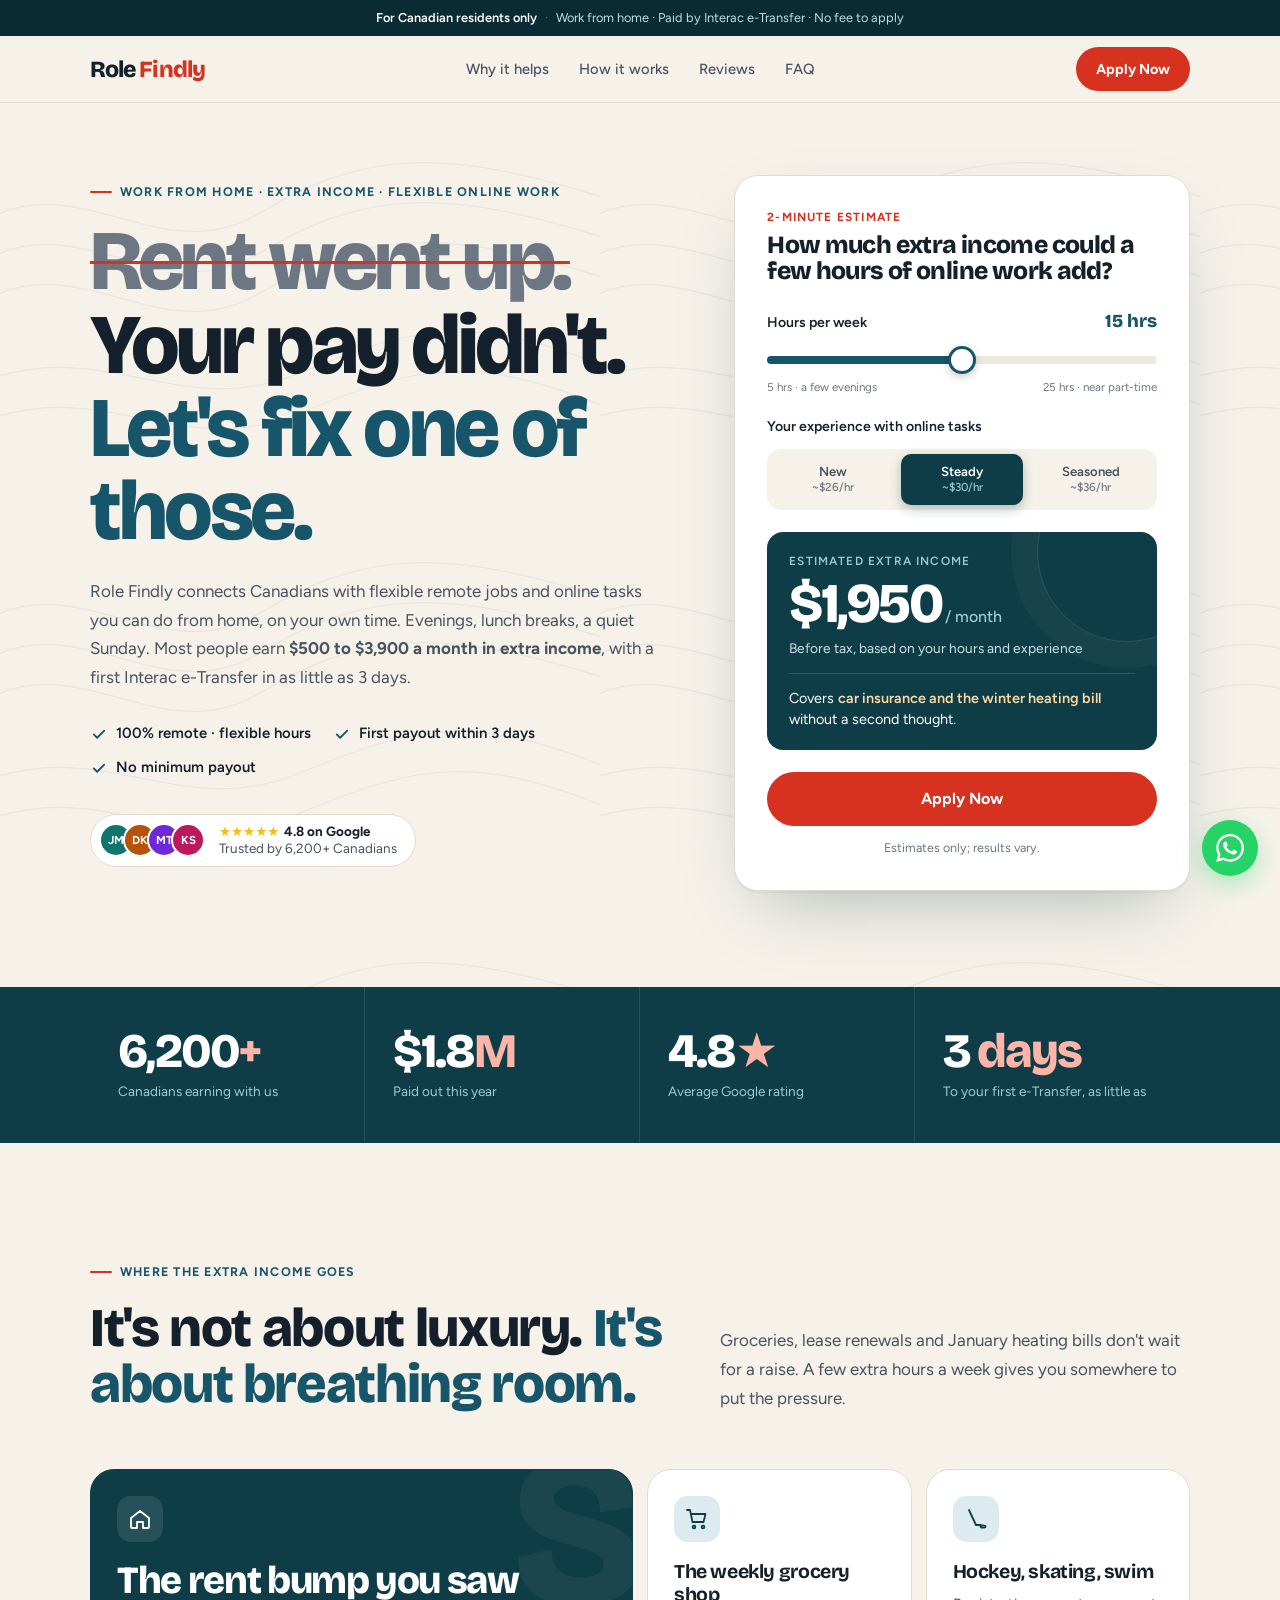
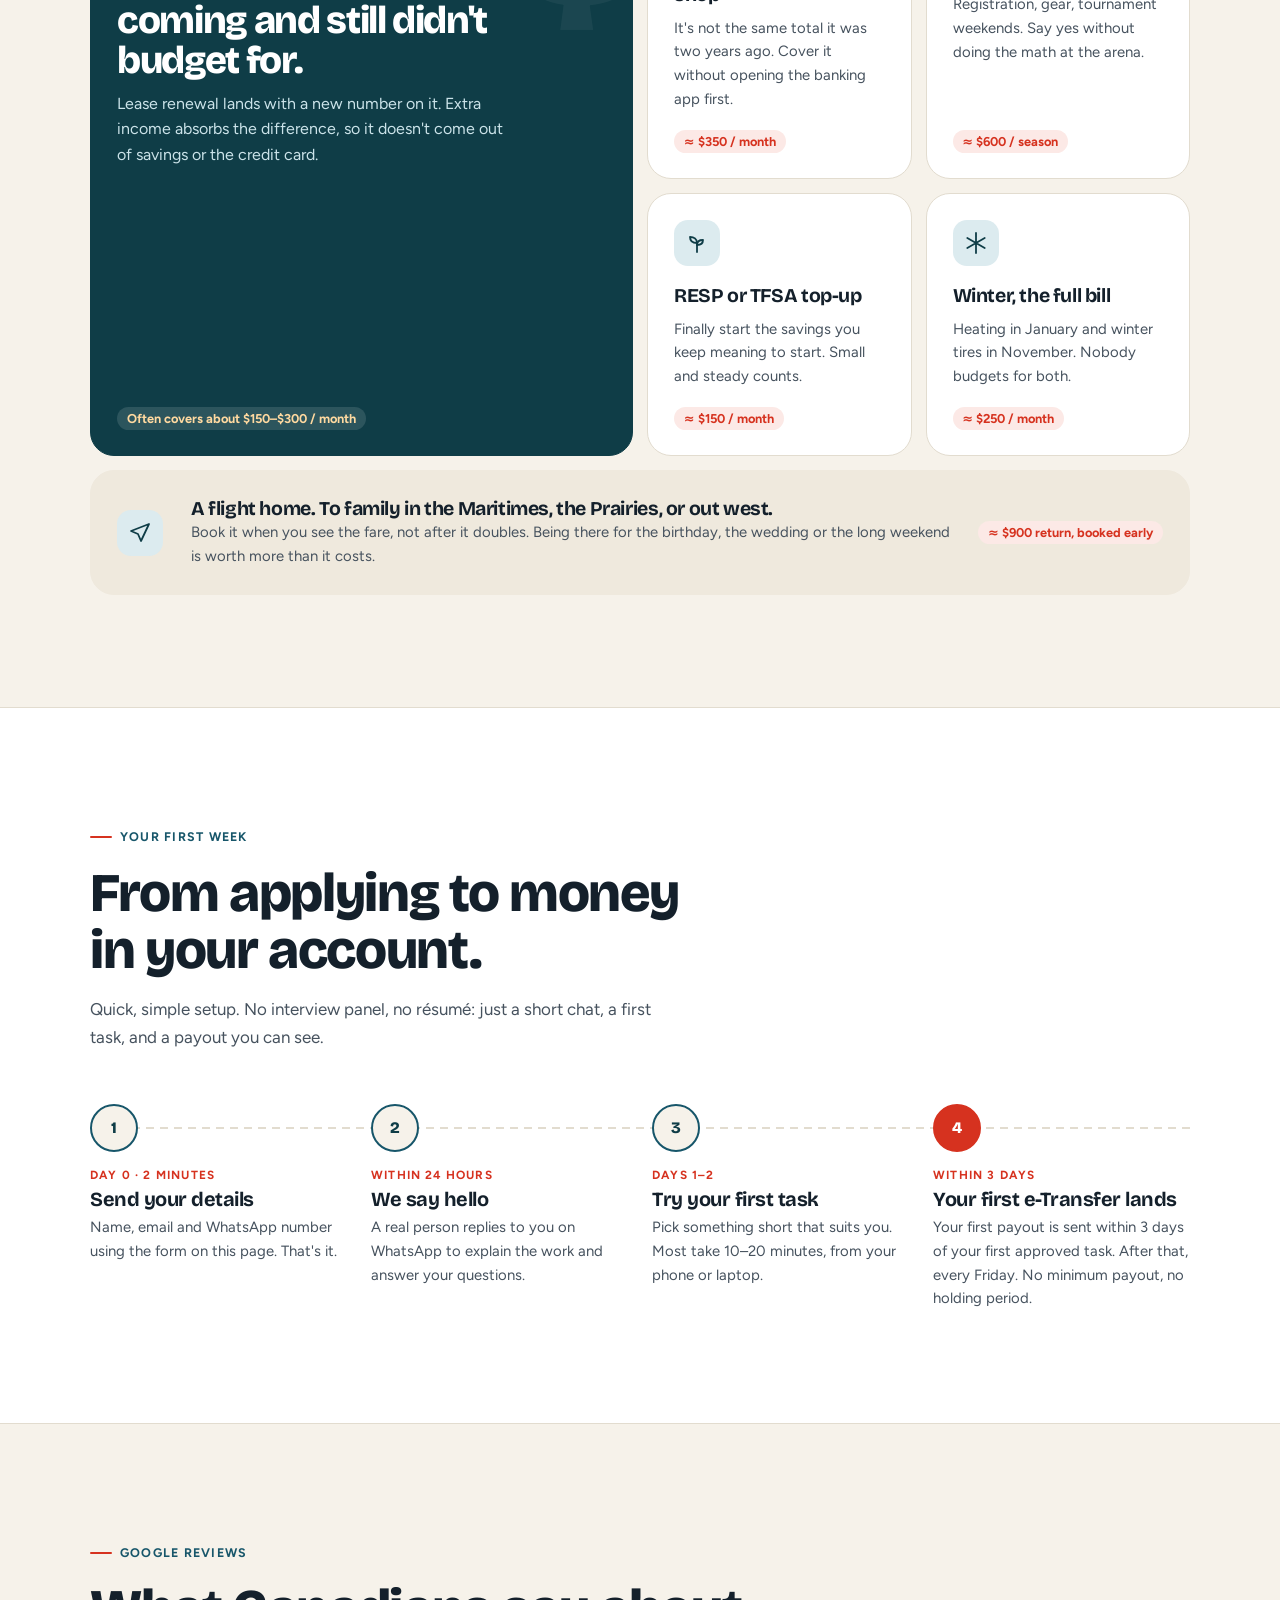
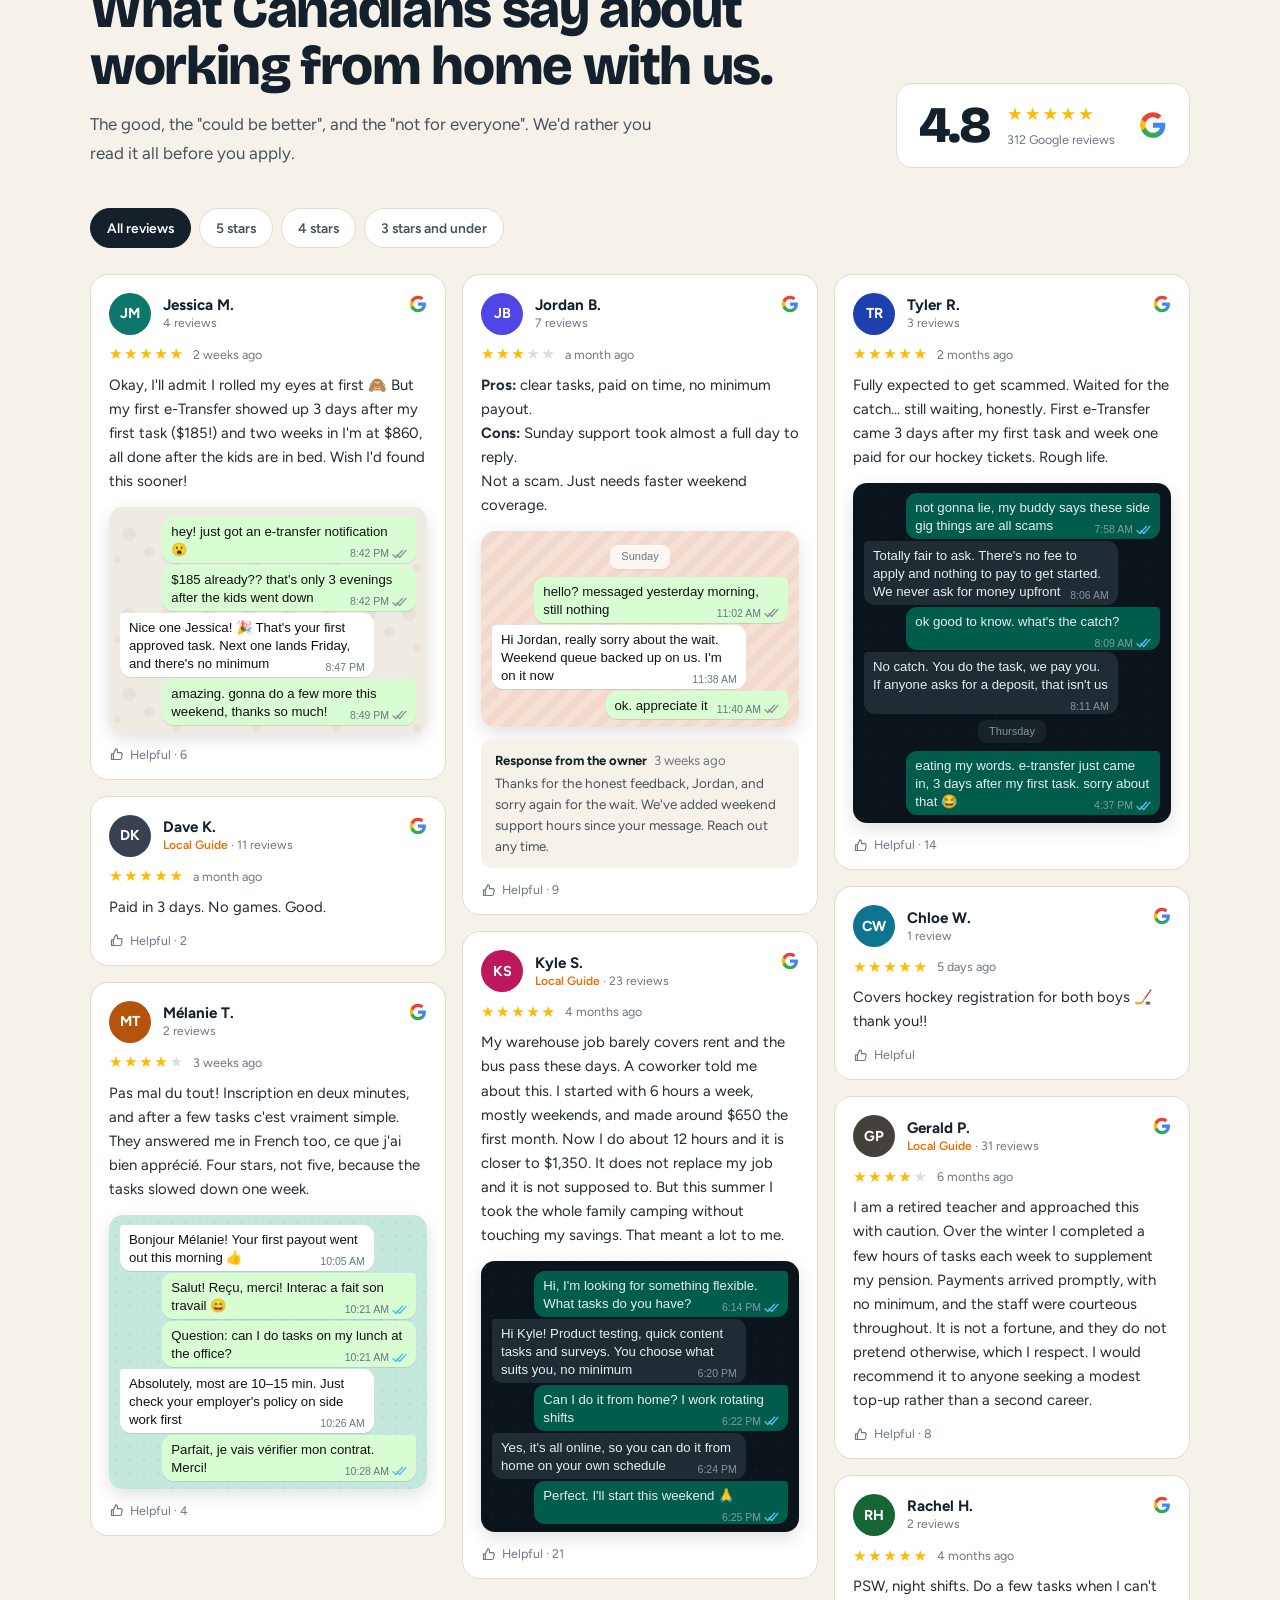
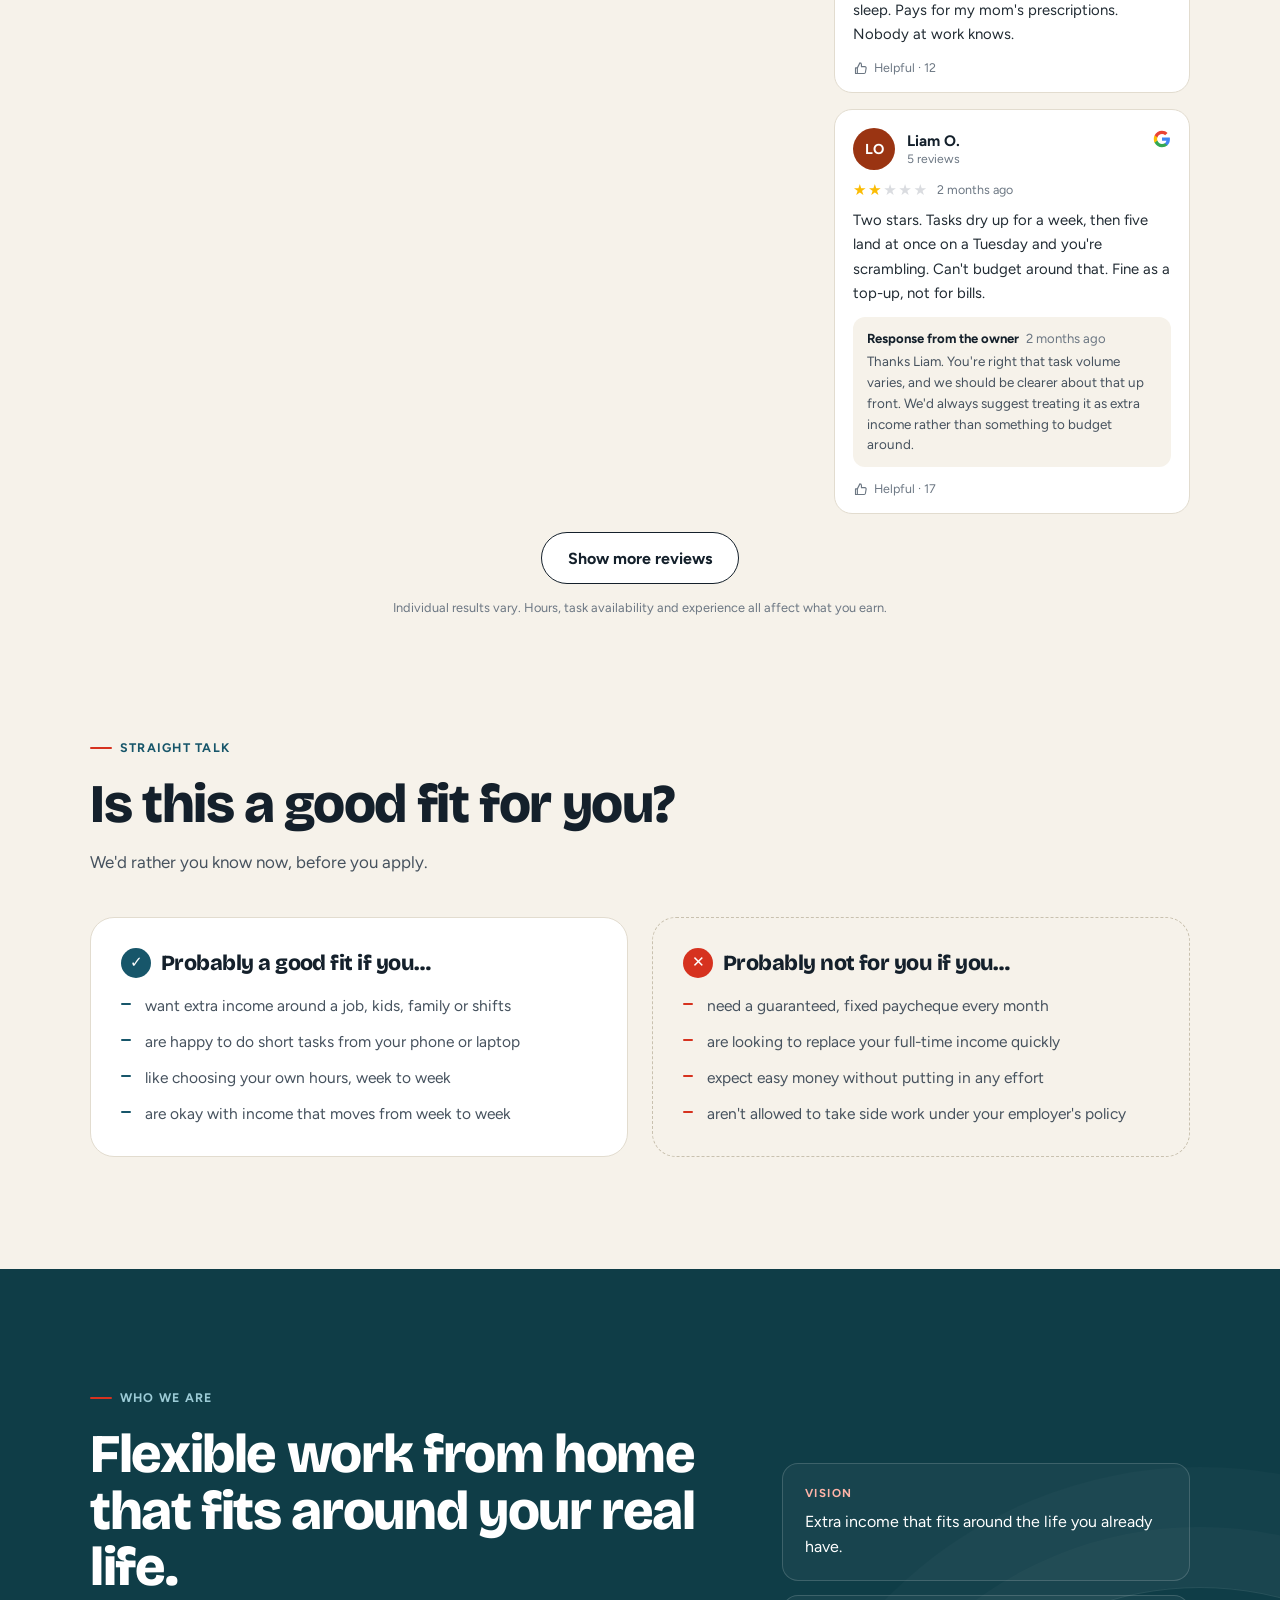
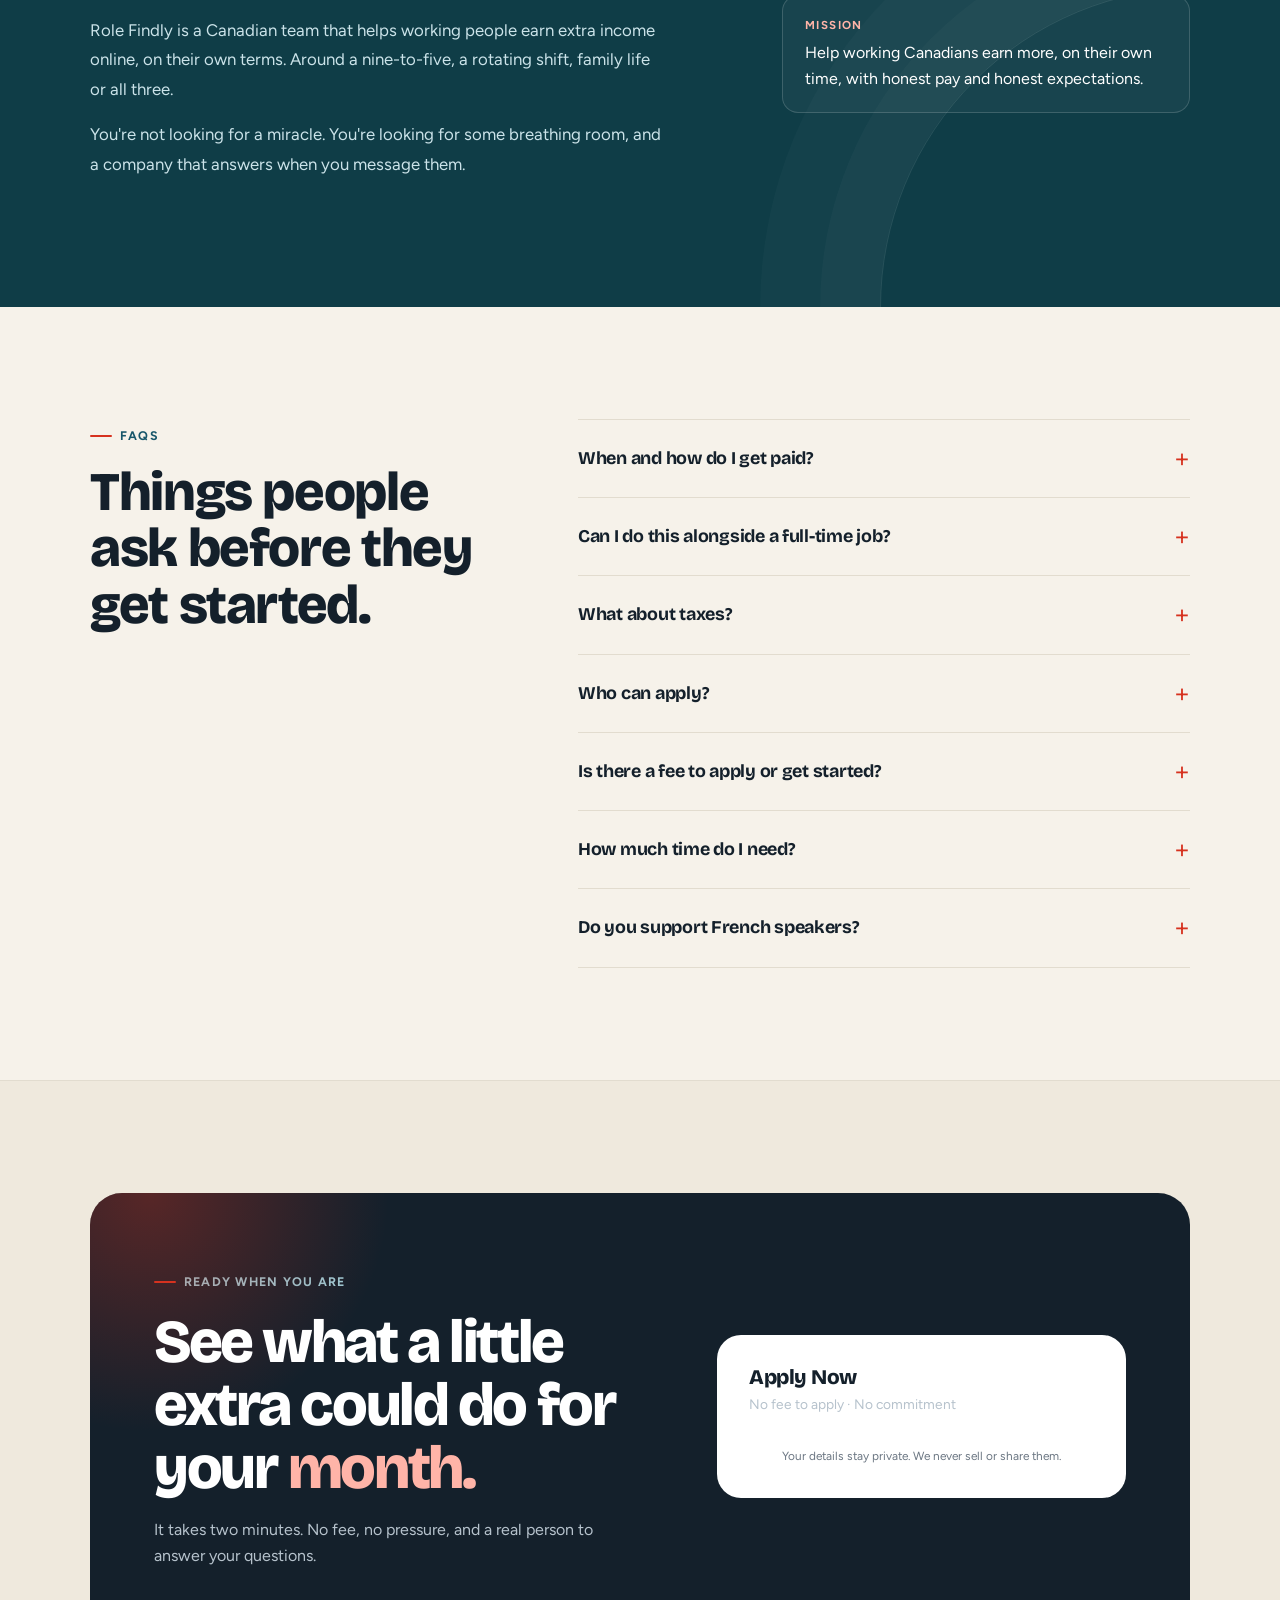
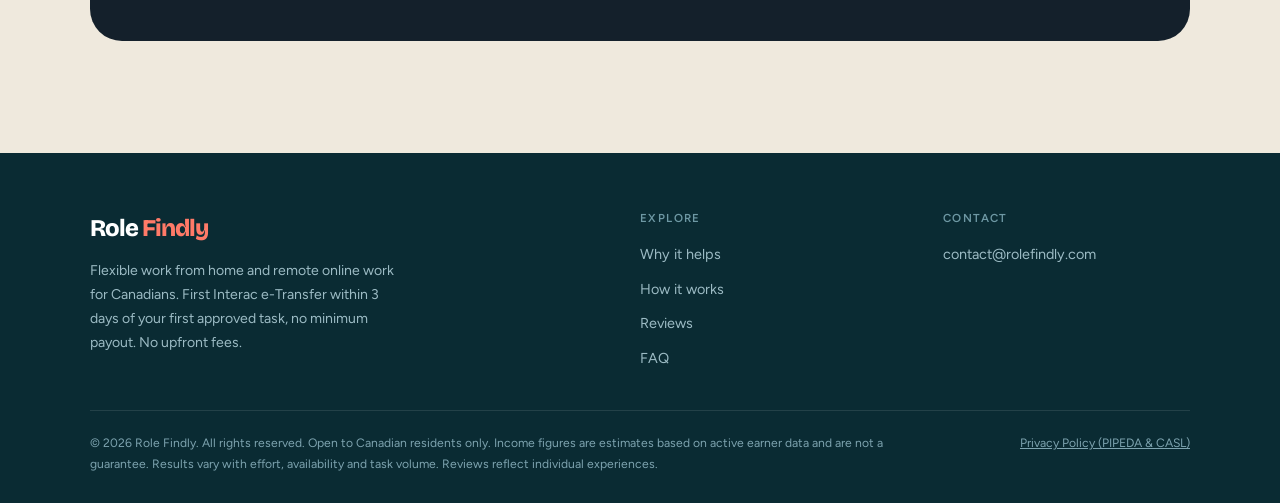
==== index.html @ 349d2ab1 "Fei CA1.0: rolefindly.com Co-authored-by: Cursor <cursoragent@cursor.com>" ====
<!DOCTYPE html>
<html lang="en-CA">
<head>
  <meta charset="UTF-8" />
  <meta name="viewport" content="width=device-width, initial-scale=1.0" />
  <title>Work From Home Jobs in Canada | Extra Income, Flexible Online Work | Role Findly</title>
  <link rel="icon" href="favicon.svg" type="image/svg+xml" />
  <meta name="description" content="Work from home with flexible remote jobs and online tasks. Most people earn $500 to $3,900 a month in extra income. First Interac e-Transfer in as little as 3 days, no minimum payout. For Canadian residents." />
  <meta property="og:locale" content="en_CA" />
  <meta property="og:title" content="Rent went up. Your pay didn't. Let's fix one of those. | Role Findly" />
  <meta property="og:description" content="Work from home with flexible, paid online work. Extra income on your schedule. Paid by Interac e-Transfer." />
  <meta name="theme-color" content="#0F3D47" />

  <link rel="preconnect" href="https://fonts.googleapis.com" />
  <link rel="preconnect" href="https://fonts.gstatic.com" crossorigin />
  <link href="https://fonts.googleapis.com/css2?family=Bricolage+Grotesque:opsz,wght@12..96,500;12..96,700;12..96,800&family=Figtree:wght@400;500;600;700&display=swap" rel="stylesheet" />

  <link rel="stylesheet" href="site.css" />

  <style>
    html { scroll-behavior: smooth; scroll-padding-top: 76px; }
    body {
      font-family: var(--body); background: var(--paper); color: var(--ink);
      line-height: 1.6; font-size: 1rem; -webkit-font-smoothing: antialiased;
      overflow-x: hidden;
    }
    button { font-family: inherit; }

    .sec { padding-block: 72px; }
    @media (min-width: 900px) { .sec { padding-block: 112px; } }

    .eyebrow {
      display: inline-flex; align-items: center; gap: 8px;
      font-size: 0.78rem; font-weight: 700; letter-spacing: 0.1em; text-transform: uppercase;
      color: var(--lake-2); margin-bottom: 18px;
    }
    .eyebrow::before { content: ''; width: 22px; height: 2px; background: var(--maple); border-radius: 2px; }
    .eyebrow.light { color: #9CCBD6; }

    h1, h2, h3, h4 { font-family: var(--display); letter-spacing: -0.025em; line-height: 1.04; color: var(--ink); }
    .h2 { font-size: clamp(2rem, 4.6vw, 3.4rem); font-weight: 800; margin-bottom: 16px; }
    .h2 .soft { color: var(--lake-2); }
    .lede { font-size: 1.06rem; color: var(--ink-2); max-width: 54ch; line-height: 1.7; }

    /* Reveal */
    .rv { opacity: 0; transform: translateY(18px); transition: opacity .7s var(--ease), transform .7s var(--ease); }
    .rv.in { opacity: 1; transform: none; }
    .d1 { transition-delay: .08s; } .d2 { transition-delay: .16s; } .d3 { transition-delay: .24s; }
    @media (prefers-reduced-motion: reduce) {
      .rv { opacity: 1; transform: none; transition: none; }
      html { scroll-behavior: auto; }
      * { animation: none !important; }
    }

    /* Buttons, header (strip + nav) and footer live in site.css */

    /* HERO */
    .hero {
      position: relative; padding-block: 44px 64px; overflow: hidden;
      background-color: var(--paper);
      background-image: url("data:image/svg+xml,%3Csvg xmlns='http://www.w3.org/2000/svg' width='600' height='400' viewBox='0 0 600 400' fill='none' stroke='%230F3D47' stroke-opacity='0.07' stroke-width='1.2'%3E%3Cpath d='M-20 120C80 60 160 170 260 110S440 40 620 100'/%3E%3Cpath d='M-20 160C80 100 160 210 260 150S440 80 620 140'/%3E%3Cpath d='M-20 200C80 140 160 250 260 190S440 120 620 180'/%3E%3Cpath d='M-20 280C100 230 180 320 300 270S480 210 620 270'/%3E%3Cpath d='M-20 320C100 270 180 360 300 310S480 250 620 310'/%3E%3C/svg%3E");
      background-size: 600px 400px;
    }
    @media (min-width: 960px) { .hero { padding-block: 72px 96px; } }
    .hero-grid { display: grid; gap: 40px; }
    @media (min-width: 960px) { .hero-grid { grid-template-columns: 1.12fr 0.88fr; gap: 64px; align-items: start; } }

    .hero h1 { font-size: clamp(2.7rem, 7.4vw, 5.3rem); font-weight: 800; letter-spacing: -0.04em; line-height: 0.98; margin-bottom: 24px; }
    .hero h1 .strike { color: var(--mute); text-decoration: line-through; text-decoration-thickness: 3px; text-decoration-color: var(--maple); }
    .hero h1 .fix { color: var(--lake-2); display: block; }
    .hero .lede { margin-bottom: 30px; }
    .hero-checks { display: flex; flex-wrap: wrap; gap: 10px 22px; margin-bottom: 34px; list-style: none; }
    .hero-checks li { display: flex; align-items: center; gap: 8px; font-size: 0.93rem; font-weight: 600; color: var(--ink); }
    .hero-checks svg { width: 18px; height: 18px; color: var(--lake-2); flex-shrink: 0; }

    .proof-chip {
      display: inline-flex; align-items: center; gap: 14px; background: var(--snow);
      border: 1px solid var(--line); border-radius: 999px; padding: 8px 18px 8px 8px;
    }
    .av-stack { display: flex; }
    .av-stack span {
      width: 34px; height: 34px; border-radius: 50%; border: 2px solid var(--snow);
      margin-left: -10px; display: grid; place-items: center; color: #fff; font-size: 0.72rem; font-weight: 700;
    }
    .av-stack span:first-child { margin-left: 0; }
    .proof-chip p { font-size: 0.84rem; line-height: 1.3; color: var(--ink-2); }
    .proof-chip strong { color: var(--ink); display: flex; align-items: center; gap: 5px; }
    .proof-chip .gstar { color: var(--star); }

    /* Estimator card */
    .est {
      background: var(--snow); border-radius: var(--r-lg); border: 1px solid var(--line);
      box-shadow: 0 30px 70px -28px rgba(15,61,71,.35), 0 2px 0 rgba(15,61,71,.04);
      padding: 24px; position: relative;
    }
    @media (min-width: 560px) { .est { padding: 32px; } }
    @media (min-width: 960px) { .est { position: sticky; top: 90px; } }
    .est-tag { font-size: 0.74rem; font-weight: 700; letter-spacing: .1em; text-transform: uppercase; color: var(--maple); margin-bottom: 6px; }
    .est h2 { font-size: 1.55rem; font-weight: 800; margin-bottom: 22px; }
    .field-lbl { display: flex; justify-content: space-between; align-items: baseline; font-size: 0.88rem; font-weight: 600; margin-bottom: 10px; }
    .field-lbl output { font-family: var(--display); font-weight: 800; font-size: 1.15rem; color: var(--lake-2); }
    input[type=range] {
      -webkit-appearance: none; appearance: none; width: 100%; height: 8px; border-radius: 8px;
      background: linear-gradient(90deg, var(--lake-2) var(--fill, 40%), var(--paper-2) var(--fill, 40%)); outline-offset: 6px; cursor: pointer;
    }
    input[type=range]::-webkit-slider-thumb { -webkit-appearance: none; width: 28px; height: 28px; border-radius: 50%; background: var(--snow); border: 3px solid var(--lake-2); box-shadow: 0 3px 8px rgba(0,0,0,.2); }
    input[type=range]::-moz-range-thumb { width: 22px; height: 22px; border-radius: 50%; background: var(--snow); border: 3px solid var(--lake-2); }
    .range-ends { display: flex; justify-content: space-between; font-size: 0.72rem; color: var(--mute); margin-top: 6px; }
    .seg { display: grid; grid-template-columns: repeat(3, 1fr); gap: 6px; background: var(--paper); border-radius: 14px; padding: 5px; margin: 20px 0 22px; border: 0; }
    .seg legend { font-size: 0.88rem; font-weight: 600; margin-bottom: 10px; float: left; width: 100%; }
    .seg label { cursor: pointer; text-align: center; }
    .seg input { position: absolute; opacity: 0; pointer-events: none; }
    .seg span { display: block; padding: 10px 6px; border-radius: 10px; font-size: 0.82rem; font-weight: 600; color: var(--ink-2); line-height: 1.25; transition: background .2s, color .2s; }
    .seg span small { display: block; font-weight: 500; color: var(--mute); font-size: 0.72rem; }
    .seg input:checked + span { background: var(--lake); color: #fff; box-shadow: 0 4px 12px rgba(15,61,71,.3); }
    .seg input:checked + span small { color: #9CCBD6; }
    .seg input:focus-visible + span { outline: 3px solid var(--maple); outline-offset: 2px; }
    .seg-wrap { margin-top: 20px; }
    .seg-wrap .seg { margin-top: 10px; }

    .result { background: var(--lake); color: #fff; border-radius: var(--r-md); padding: 20px 22px; margin-bottom: 22px; position: relative; overflow: hidden; }
    .result::after { content: ''; position: absolute; width: 180px; height: 180px; border-radius: 50%; right: -60px; top: -70px; border: 1px solid rgba(255,255,255,.12); box-shadow: 0 0 0 26px rgba(255,255,255,.03); }
    .result-lbl { font-size: 0.74rem; letter-spacing: .1em; text-transform: uppercase; color: #9CCBD6; font-weight: 600; }
    .result-num { font-family: var(--display); font-weight: 800; font-size: clamp(2.6rem, 8vw, 3.5rem); letter-spacing: -0.045em; line-height: 1.05; margin: 4px 0; }
    .result-num small { font-family: var(--body); font-size: 1rem; font-weight: 500; color: #9CCBD6; letter-spacing: 0; margin-left: 4px; }
    .est-note { font-size: 0.78rem; color: var(--mute); text-align: center; margin-top: 12px; }
    .result-yr { font-size: 0.86rem; color: #CBE3E9; }
    .result-covers { margin-top: 14px; padding-top: 14px; border-top: 1px solid rgba(255,255,255,.14); font-size: 0.9rem; color: #fff; line-height: 1.45; position: relative; z-index: 1; }
    .result-covers b { color: #FFD9A0; font-weight: 600; }

    .form { display: grid; gap: 10px; }
    .form label.f { display: block; font-size: 0.8rem; font-weight: 600; color: var(--ink-2); margin-bottom: 4px; }
    .form input[type=text], .form input[type=email], .form input[type=tel] {
      width: 100%; min-height: 50px; padding: 12px 16px; border-radius: 12px; border: 1.5px solid var(--line);
      background: var(--paper); font: inherit; font-size: 1rem; color: var(--ink); transition: border-color .2s, background .2s;
    }
    .form input::placeholder { color: #9AA3AC; }
    .form input:focus { outline: none; border-color: var(--lake-2); background: var(--snow); box-shadow: 0 0 0 4px rgba(23,86,106,.12); }
    .row2 { display: grid; gap: 10px; }
    @media (min-width: 480px) { .row2 { grid-template-columns: 1fr 1fr; } }
    .consent { display: flex; gap: 10px; align-items: flex-start; font-size: 0.78rem; color: var(--ink-2); line-height: 1.45; margin: 4px 0 4px; cursor: pointer; }
    .consent input { width: 20px; height: 20px; margin-top: 1px; accent-color: var(--lake-2); flex-shrink: 0; }
    .consent a { text-decoration: underline; }
    .fine { font-size: 0.74rem; color: var(--mute); text-align: center; margin-top: 4px; }

    /* Stats band */
    .stats { background: var(--lake); color: #fff; }
    .stats-in { display: grid; grid-template-columns: repeat(2, 1fr); }
    @media (min-width: 800px) { .stats-in { grid-template-columns: repeat(4, 1fr); } }
    .stat { padding: 30px 20px; border-right: 1px solid rgba(255,255,255,.1); border-bottom: 1px solid rgba(255,255,255,.1); }
    .stat:nth-child(2n) { border-right: 0; }
    @media (min-width: 800px) { .stat { border-bottom: 0; padding: 40px 28px; } .stat:nth-child(2n) { border-right: 1px solid rgba(255,255,255,.1); } .stat:last-child { border-right: 0; } }
    .stat-n { font-family: var(--display); font-size: clamp(2rem, 4vw, 3rem); font-weight: 800; letter-spacing: -0.04em; line-height: 1; }
    .stat-n em { font-style: normal; color: #FFB4A8; }
    .stat-l { font-size: 0.85rem; color: #9CCBD6; margin-top: 6px; }
    /* BENTO */
    .why-head { display: grid; gap: 14px; margin-bottom: 44px; }
    @media (min-width: 900px) { .why-head { grid-template-columns: 1.1fr 0.9fr; align-items: end; gap: 56px; margin-bottom: 56px; } }
    .why-head .h2 { margin: 0; }
    .bento { display: grid; gap: 14px; grid-template-columns: 1fr; }
    @media (min-width: 640px) {
      .bento { grid-template-columns: repeat(2, 1fr); }
      .b-a, .b-f { grid-column: 1 / -1; }
    }
    @media (min-width: 1000px) {
      .bento { grid-template-columns: repeat(12, 1fr); }
      .b-a { grid-column: span 6; grid-row: span 2; }
      .b-b, .b-c, .b-d, .b-e { grid-column: span 3; }
      .b-f { grid-column: span 12; }
    }
    .tile {
      background: var(--snow); border: 1px solid var(--line); border-radius: var(--r-lg);
      padding: 26px; display: flex; flex-direction: column; gap: 10px; position: relative;
      transition: transform .3s var(--ease), box-shadow .3s;
    }
    .tile:hover { transform: translateY(-4px); box-shadow: 0 18px 40px -20px rgba(15,61,71,.3); }
    .tile .ico { width: 46px; height: 46px; border-radius: 14px; background: var(--sky); color: var(--lake); display: grid; place-items: center; margin-bottom: 8px; }
    .tile .ico svg { width: 24px; height: 24px; fill: none; stroke: currentColor; stroke-width: 1.8; stroke-linecap: round; stroke-linejoin: round; }
    .tile h3 { font-size: 1.22rem; font-weight: 700; letter-spacing: -0.02em; line-height: 1.2; }
    .tile p { font-size: 0.93rem; color: var(--ink-2); line-height: 1.6; }
    .tile .amt { margin-top: auto; padding-top: 10px; font-size: 0.8rem; font-weight: 700; color: var(--maple); }
    .tile .amt span { background: var(--maple-lt); padding: 4px 10px; border-radius: 999px; }
    .b-a { background: var(--lake); border-color: var(--lake); justify-content: flex-end; min-height: 320px; overflow: hidden; }
    .b-a h3 { color: #fff; font-size: clamp(1.7rem, 3vw, 2.4rem); font-weight: 800; letter-spacing: -0.035em; line-height: 1.05; }
    .b-a p { color: #CBE3E9; font-size: 1rem; max-width: 40ch; }
    .b-a .ico { background: rgba(255,255,255,.1); color: #fff; }
    .b-a .amt span { background: rgba(255,255,255,.12); color: #FFD9A0; }
    .b-a::before { content: '$'; position: absolute; right: -10px; top: -50px; font-family: var(--display); font-weight: 800; font-size: 14rem; line-height: 1; color: rgba(255,255,255,.05); pointer-events: none; }
    .b-f { flex-direction: column; background: var(--paper-2); border-color: var(--paper-2); }
    @media (min-width: 760px) { .b-f { flex-direction: row; align-items: center; gap: 28px; } .b-f .ico { margin: 0; flex-shrink: 0; } .b-f .amt { margin: 0 0 0 auto; padding: 0; flex-shrink: 0; } }

    /* TIMELINE */
    .how { background: var(--snow); border-block: 1px solid var(--line); }
    .how-head { max-width: 640px; margin-bottom: 52px; }
    .tl { list-style: none; display: grid; gap: 0; position: relative; }
    @media (min-width: 900px) { .tl { grid-template-columns: repeat(4, 1fr); gap: 24px; } .tl::before { content: ''; position: absolute; left: 0; right: 0; top: 23px; height: 2px; background: repeating-linear-gradient(90deg, var(--line) 0 8px, transparent 8px 14px); } }
    .tl li { position: relative; padding: 0 0 32px 64px; }
    @media (min-width: 900px) { .tl li { padding: 62px 0 0 0; } }
    .tl-dot {
      position: absolute; left: 0; top: 0; width: 48px; height: 48px; border-radius: 50%; background: var(--paper);
      border: 2px solid var(--lake-2); display: grid; place-items: center; font-family: var(--display); font-weight: 800; font-size: 1rem; color: var(--lake); z-index: 1;
    }
    .tl li:last-child .tl-dot { background: var(--maple); border-color: var(--maple); color: #fff; }
    @media (max-width: 899px) { .tl li:not(:last-child)::before { content: ''; position: absolute; left: 23px; top: 48px; bottom: 0; width: 2px; background: var(--line); } }
    .tl-day { font-size: 0.74rem; font-weight: 700; letter-spacing: .1em; text-transform: uppercase; color: var(--maple); margin-bottom: 4px; }
    .tl h3 { font-size: 1.25rem; font-weight: 700; margin-bottom: 6px; }
    .tl p { font-size: 0.93rem; color: var(--ink-2); }

    /* REVIEWS */
    .reviews { background: var(--paper); }
    .g-head { display: grid; gap: 28px; margin-bottom: 40px; }
    @media (min-width: 900px) { .g-head { grid-template-columns: 1fr auto; align-items: end; } }
    .g-score { display: flex; align-items: center; gap: 18px; background: var(--snow); border: 1px solid var(--line); border-radius: var(--r-md); padding: 16px 22px; width: fit-content; }
    .g-score .big { font-family: var(--display); font-weight: 800; font-size: 3.2rem; letter-spacing: -0.05em; line-height: 1; }
    .g-score .stars { color: var(--star); font-size: 1.1rem; letter-spacing: 2px; }
    .g-score small { display: block; font-size: 0.78rem; color: var(--mute); margin-top: 2px; }
    .g-score .gmark { width: 28px; height: 28px; margin-left: 6px; }
    .filters { display: flex; flex-wrap: wrap; gap: 8px; margin-bottom: 26px; }
    .chip { border: 1.5px solid var(--line); background: var(--snow); border-radius: 999px; padding: 8px 16px; font-size: 0.86rem; font-weight: 600; color: var(--ink-2); cursor: pointer; min-height: 40px; }
    .chip[aria-pressed="true"] { background: var(--ink); color: #fff; border-color: var(--ink); }
    .g-grid { column-count: 1; column-gap: 16px; }
    @media (min-width: 700px)  { .g-grid { column-count: 2; } }
    @media (min-width: 1040px) { .g-grid { column-count: 3; } }
    .gcard { break-inside: avoid; background: var(--snow); border: 1px solid var(--line); border-radius: 18px; padding: 18px 18px 14px; margin-bottom: 16px; }
    .gcard[hidden], .gcard.more:not(.show) { display: none; }
    .g-top { display: flex; align-items: center; gap: 12px; margin-bottom: 10px; }
    .g-av { width: 42px; height: 42px; border-radius: 50%; display: grid; place-items: center; color: #fff; font-weight: 700; font-size: 0.9rem; flex-shrink: 0; }
    .g-who { flex: 1; min-width: 0; }
    .g-name { font-weight: 700; font-size: 0.95rem; line-height: 1.25; }
    .g-sub { font-size: 0.76rem; color: var(--mute); line-height: 1.35; }
    .g-sub .lg { color: #E8710A; font-weight: 600; }
    .g-logo { width: 18px; height: 18px; flex-shrink: 0; align-self: flex-start; margin-top: 2px; }
    .g-rate { display: flex; align-items: center; gap: 8px; margin-bottom: 8px; }
    .g-stars { color: var(--star); font-size: 0.95rem; letter-spacing: 1.5px; line-height: 1; }
    .g-stars .o { color: #DADCE0; }
    .g-when { font-size: 0.78rem; color: var(--mute); }
    .g-text { font-size: 0.93rem; line-height: 1.62; color: #212B33; }
    .g-owner { margin-top: 12px; background: var(--paper); border-radius: 12px; padding: 12px 14px; font-size: 0.84rem; color: var(--ink-2); line-height: 1.55; }
    .g-owner b { display: block; color: var(--ink); font-size: 0.82rem; margin-bottom: 2px; }
    .g-owner time { font-weight: 400; color: var(--mute); margin-left: 4px; }
    .g-foot { display: flex; align-items: center; gap: 6px; margin-top: 12px; font-size: 0.78rem; color: var(--mute); }
    .g-foot svg { width: 15px; height: 15px; fill: none; stroke: currentColor; stroke-width: 1.8; stroke-linecap: round; stroke-linejoin: round; }
    .more-wrap { text-align: center; margin-top: 18px; }
    .more-wrap .btn { background: var(--snow); border: 1.5px solid var(--ink); color: var(--ink); }
    .more-wrap .btn:hover { background: var(--ink); color: #fff; }
    .g-note { text-align: center; font-size: 0.8rem; color: var(--mute); margin-top: 14px; }

    /* WhatsApp mockup (body only) */
    .wa { margin-top: 14px; border-radius: 14px; overflow: hidden; font-family: -apple-system, BlinkMacSystemFont, 'Segoe UI', Roboto, Arial, sans-serif; box-shadow: 0 6px 18px rgba(0,0,0,.12); }
    .wa-body { padding: 10px 8px 8px; display: flex; flex-direction: column; gap: 2px; background-color: #EFEAE2; }
    .wa-date { align-self: center; font-size: 11px; font-weight: 500; color: #667781; background: rgba(255,255,255,.75); padding: 3px 11px; border-radius: 8px; margin: 4px 0 6px; box-shadow: 0 1px 1px rgba(0,0,0,.05); }
    .wa-r, .wa-s { max-width: 84%; padding: 6px 9px 4px; font-size: 13.2px; line-height: 1.36; color: #111; box-shadow: 0 1px .5px rgba(0,0,0,.1); word-break: break-word; }
    .wa-r { background: #fff; align-self: flex-start; border-radius: 4px 11px 11px 11px; margin-left: 3px; }
    .wa-s { background: #D9FDD3; align-self: flex-end; border-radius: 11px 4px 11px 11px; margin-right: 3px; }
    .wa-r.n, .wa-s.n { border-radius: 11px; }
    .wa-m { float: right; display: inline-flex; align-items: flex-end; gap: 3px; margin: 5px 0 0 9px; position: relative; top: 2px; }
    .wa-t { font-size: 10.5px; color: #667781; line-height: 1; }
    .tk { width: 15px; height: 10px; color: #8D9599; }
    .tk.b { color: #53BDEB; }
    /* Wallpapers */
    .wa.doodle .wa-body { background-image: url("data:image/svg+xml,%3Csvg width='80' height='80' viewBox='0 0 80 80' xmlns='http://www.w3.org/2000/svg'%3E%3Cg fill='%23c9c0b4' fill-opacity='0.2'%3E%3Cpath d='M20 20c4 0 7 3 7 7s-3 7-7 7-7-3-7-7 3-7 7-7zm40 0c4 0 7 3 7 7s-3 7-7 7-7-3-7-7 3-7 7-7zM8 48c2 0 4 2 4 4s-2 4-4 4-4-2-4-4 2-4 4-4zm32-8c3 0 5 2 5 5s-2 5-5 5-5-2-5-5 2-5 5-5zm28 16c2.5 0 4.5 2 4.5 4.5S70.5 65 68 65s-4.5-2-4.5-4.5S65.5 56 68 56z'/%3E%3C/g%3E%3C/svg%3E"); }
    .wa.teal .wa-body { background-color: #C5E8DE; background-image: radial-gradient(rgba(15,61,71,.09) 1.2px, transparent 1.2px); background-size: 14px 14px; }
    .wa.peach .wa-body { background-color: #F3D9CB; background-image: repeating-linear-gradient(135deg, rgba(255,255,255,.2) 0 8px, transparent 8px 16px); }
    .wa.sand .wa-body { background-color: #E8E2D4; }
    .wa.dark .wa-body { background-color: #0B141A; background-image: radial-gradient(rgba(255,255,255,.035) 1.4px, transparent 1.4px), radial-gradient(rgba(255,255,255,.025) 1px, transparent 1px); background-size: 22px 22px, 13px 13px; background-position: 0 0, 7px 9px; }
    .wa.dark .wa-r { background: #1F2C34; box-shadow: none; color: #E9EDEF; }
    .wa.dark .wa-s { background: #005C4B; box-shadow: none; color: #E9EDEF; }
    .wa.dark .wa-t { color: #8696A0; }
    .wa.dark .wa-date { background: #182229; color: #8696A0; box-shadow: none; }
    .wa.dark .tk { color: #667781; } .wa.dark .tk.b { color: #53BDEB; }
    .wa.lake .wa-body { background: linear-gradient(160deg, #2A4B47, #1A3532); }
    .wa.lake .wa-date { background: rgba(0,0,0,.28); color: #D5E6E2; box-shadow: none; }

    /* FIT */
    .fit-grid { display: grid; gap: 16px; margin-top: 40px; }
    @media (min-width: 800px) { .fit-grid { grid-template-columns: 1fr 1fr; gap: 24px; } }
    .fit { border-radius: var(--r-lg); padding: 30px; border: 1px solid var(--line); background: var(--snow); }
    .fit.no { background: transparent; border-style: dashed; border-color: #C9C1AF; }
    .fit h3 { font-size: 1.35rem; font-weight: 800; margin-bottom: 16px; display: flex; align-items: center; gap: 10px; }
    .fit h3 span { width: 30px; height: 30px; border-radius: 50%; display: grid; place-items: center; font-size: 0.95rem; color: #fff; background: var(--lake-2); }
    .fit.no h3 span { background: var(--maple); }
    .fit ul { list-style: none; display: grid; gap: 12px; }
    .fit li { font-size: 0.97rem; color: var(--ink-2); padding-left: 24px; position: relative; line-height: 1.55; }
    .fit li::before { content: ''; position: absolute; left: 0; top: 9px; width: 10px; height: 2px; background: var(--lake-2); border-radius: 2px; }
    .fit.no li::before { background: var(--maple); }

    /* ABOUT */
    .about { background: var(--lake); color: #fff; position: relative; overflow: hidden; }
    .about::after { content: ''; position: absolute; width: 640px; height: 640px; border-radius: 50%; right: -240px; bottom: -320px; border: 1px solid rgba(255,255,255,.1); box-shadow: 0 0 0 60px rgba(255,255,255,.025), 0 0 0 120px rgba(255,255,255,.02); pointer-events: none; }
    .about-grid { display: grid; gap: 40px; position: relative; z-index: 1; }
    @media (min-width: 900px) { .about-grid { grid-template-columns: 1.2fr 0.8fr; gap: 80px; align-items: center; } }
    .about h2 { color: #fff; font-size: clamp(2rem, 4.6vw, 3.4rem); font-weight: 800; margin-bottom: 20px; }
    .about p { color: #CBE3E9; font-size: 1.05rem; line-height: 1.75; max-width: 52ch; margin-bottom: 16px; }
    .vm { display: grid; gap: 14px; }
    .vm div { border: 1px solid rgba(255,255,255,.16); border-radius: var(--r-md); padding: 20px 22px; background: rgba(255,255,255,.04); }
    .vm b { display: block; font-size: 0.72rem; letter-spacing: .12em; text-transform: uppercase; color: #FFB4A8; margin-bottom: 6px; }
    .vm span { font-size: 1rem; color: #fff; line-height: 1.5; }

    /* FAQ */
    .faq-grid { display: grid; gap: 36px; }
    @media (min-width: 900px) { .faq-grid { grid-template-columns: 0.8fr 1.2fr; gap: 80px; } .faq-side { position: sticky; top: 100px; align-self: start; } }
    .faq-side .lede { margin-bottom: 22px; }
    details { border-bottom: 1px solid var(--line); }
    details:first-child { border-top: 1px solid var(--line); }
    summary { list-style: none; cursor: pointer; padding: 22px 0; display: flex; justify-content: space-between; align-items: center; gap: 16px; font-family: var(--display); font-weight: 700; font-size: 1.12rem; letter-spacing: -0.015em; line-height: 1.3; min-height: 44px; }
    summary::-webkit-details-marker { display: none; }
    summary::after { content: '+'; font-family: var(--body); font-weight: 400; font-size: 1.6rem; color: var(--maple); transition: transform .25s var(--ease); flex-shrink: 0; }
    details[open] summary::after { transform: rotate(45deg); }
    .ans { padding: 0 0 22px; font-size: 0.97rem; color: var(--ink-2); line-height: 1.75; max-width: 62ch; }
    .ans a { color: var(--lake-2); text-decoration: underline; }

    /* CTA */
    .cta { background: var(--paper-2); border-top: 1px solid var(--line); }
    .cta-box { background: var(--ink); color: #fff; border-radius: 32px; padding: 36px 24px; display: grid; gap: 36px; position: relative; overflow: hidden; }
    @media (min-width: 700px) { .cta-box { padding: 56px 48px; } }
    @media (min-width: 960px) { .cta-box { grid-template-columns: 1.1fr 0.9fr; gap: 64px; align-items: center; padding: 72px 64px; } }
    .cta-box::before { content: ''; position: absolute; width: 520px; height: 520px; border-radius: 50%; left: -200px; top: -260px; background: radial-gradient(circle, rgba(214,50,31,.35), transparent 65%); pointer-events: none; }
    .cta-box h2 { color: #fff; font-size: clamp(2.1rem, 5vw, 3.8rem); font-weight: 800; letter-spacing: -0.04em; margin-bottom: 18px; position: relative; }
    .cta-box h2 em { font-style: normal; color: #FFB4A8; }
    .cta-box > div > p { color: #B6C2CC; max-width: 44ch; position: relative; }
    .cta-form { background: var(--snow); border-radius: var(--r-lg); padding: 26px; color: var(--ink); position: relative; }
    @media (min-width: 560px) { .cta-form { padding: 32px; } }
    .cta-form h3 { font-size: 1.3rem; font-weight: 800; margin-bottom: 4px; }
    .cta-form > p { font-size: 0.86rem; color: var(--mute); margin-bottom: 18px; }

    .wa-float { position: fixed; right: 22px; bottom: 24px; z-index: 250; width: 56px; height: 56px; border-radius: 50%; background: #25D366; color: #fff; display: none; place-items: center; box-shadow: 0 8px 24px rgba(37,211,102,.35); transition: transform .2s; }
    .wa-float:hover { transform: translateY(-3px); }
    .wa-float svg { width: 28px; height: 28px; }
    @media (min-width: 900px) { .wa-float { display: grid; } }
  </style>
</head>
<body>

<!-- Icon sprites -->
<svg xmlns="http://www.w3.org/2000/svg" style="display:none" aria-hidden="true">
  <symbol id="tk" viewBox="0 0 16 11">
    <path d="M0.9 6.2l3.1 3.15L11.4 1.4" fill="none" stroke="currentColor" stroke-width="1.55" stroke-linecap="round" stroke-linejoin="round"/>
    <path d="M5.15 6.2l3.1 3.15L15.1 1.55" fill="none" stroke="currentColor" stroke-width="1.55" stroke-linecap="round" stroke-linejoin="round"/>
  </symbol>
  <symbol id="google" viewBox="0 0 24 24">
    <path d="M22.56 12.25c0-.78-.07-1.53-.2-2.25H12v4.26h5.92c-.26 1.37-1.04 2.53-2.21 3.31v2.77h3.57c2.08-1.92 3.28-4.74 3.28-8.09z" fill="#4285F4"/>
    <path d="M12 23c2.97 0 5.46-.98 7.28-2.66l-3.57-2.77c-.98.66-2.23 1.06-3.71 1.06-2.86 0-5.29-1.93-6.16-4.53H2.18v2.84C3.99 20.53 7.7 23 12 23z" fill="#34A853"/>
    <path d="M5.84 14.09c-.22-.66-.35-1.36-.35-2.09s.13-1.43.35-2.09V7.07H2.18C1.43 8.55 1 10.22 1 12s.43 3.45 1.18 4.93l3.66-2.84z" fill="#FBBC05"/>
    <path d="M12 5.38c1.62 0 3.06.56 4.21 1.64l3.15-3.15C17.45 2.09 14.97 1 12 1 7.7 1 3.99 3.47 2.18 7.07l3.66 2.84c.87-2.6 3.3-4.53 6.16-4.53z" fill="#EA4335"/>
  </symbol>
  <symbol id="check" viewBox="0 0 24 24"><path d="M5 12.5l4.5 4.5L19 7.5" fill="none" stroke="currentColor" stroke-width="2.4" stroke-linecap="round" stroke-linejoin="round"/></symbol>
</svg>

<div class="strip">
  <b>For Canadian residents only</b><span class="sep hide-sm">·</span><span class="hide-sm">Work from home · Paid by Interac e-Transfer · No fee to apply</span>
</div>

<nav class="top">
  <div class="wrap nav-in">
    <a href="./" class="logo" aria-label="Role Findly home">Role <i>Findly</i></a>
    <div class="nav-links">
      <a href="#why">Why it helps</a>
      <a href="#how">How it works</a>
      <a href="#reviews">Reviews</a>
      <a href="#faq">FAQ</a>
    </div>
    <a href="#apply" class="btn btn-maple nav-cta">Apply Now</a>
  </div>
</nav>

<!-- ═════ HERO: estimator is the hook ═════ -->
<header class="hero" id="top">
  <div class="wrap hero-grid">
    <div class="rv">
      <div class="eyebrow">Work from home · Extra income · Flexible online work</div>
      <h1>
        <span class="strike">Rent went up.</span>
        Your pay didn't.
        <span class="fix">Let's fix one of those.</span>
      </h1>
      <p class="lede">
        Role Findly connects Canadians with flexible remote jobs and online tasks you can do from home, on your own time. Evenings, lunch breaks, a quiet Sunday. Most people earn <strong>$500 to $3,900 a month in extra income</strong>, with a first Interac e-Transfer in as little as 3 days.
      </p>
      <ul class="hero-checks">
        <li><svg><use href="#check"/></svg>100% remote · flexible hours</li>
        <li><svg><use href="#check"/></svg>First payout within 3 days</li>
        <li><svg><use href="#check"/></svg>No minimum payout</li>
      </ul>
      <div class="proof-chip">
        <div class="av-stack" aria-hidden="true">
          <span style="background:#0F766E">JM</span><span style="background:#B45309">DK</span><span style="background:#6D28D9">MT</span><span style="background:#BE185D">KS</span>
        </div>
        <p>
          <strong><span class="gstar">★★★★★</span> 4.8 on Google</strong>
          Trusted by 6,200+ Canadians
        </p>
      </div>
    </div>

    <!-- Estimator -->
    <aside class="est rv" id="estimator" aria-labelledby="estTitle">
      <div class="est-tag">2-minute estimate</div>
      <h2 id="estTitle">How much extra income could a few hours of online work add?</h2>

      <div class="field-lbl"><label for="hrs">Hours per week</label><output id="hrsOut" for="hrs">15 hrs</output></div>
      <input type="range" id="hrs" min="5" max="25" step="1" value="15" aria-describedby="hrsHelp" />
      <div class="range-ends" id="hrsHelp"><span>5 hrs · a few evenings</span><span>25 hrs · near part-time</span></div>

      <fieldset class="seg-wrap" style="border:0">
        <legend class="field-lbl" style="margin:0">Your experience with online tasks</legend>
        <div class="seg" role="radiogroup">
          <label><input type="radio" name="lvl" value="26" /><span>New<small>~$26/hr</small></span></label>
          <label><input type="radio" name="lvl" value="30" checked /><span>Steady<small>~$30/hr</small></span></label>
          <label><input type="radio" name="lvl" value="36" /><span>Seasoned<small>~$36/hr</small></span></label>
        </div>
      </fieldset>

      <div class="result" aria-live="polite">
        <div class="result-lbl">Estimated extra income</div>
        <div class="result-num">$<span id="mo">1,950</span><small>/ month</small></div>
        <div class="result-yr">Before tax, based on your hours and experience</div>
        <div class="result-covers" id="covers"></div>
      </div>

      <a href="#apply" class="btn btn-maple btn-block">Apply Now</a>
      <p class="est-note">Estimates only; results vary.</p>
    </aside>
  </div>
</header>

<!-- Stats -->
<section class="stats" aria-label="Role Findly in numbers">
  <div class="wrap stats-in">
    <div class="stat"><div class="stat-n"><span class="count" data-to="6200">0</span><em>+</em></div><div class="stat-l">Canadians earning with us</div></div>
    <div class="stat"><div class="stat-n">$<span class="count" data-to="1.8" data-dec="1">0</span><em>M</em></div><div class="stat-l">Paid out this year</div></div>
    <div class="stat"><div class="stat-n"><span class="count" data-to="4.8" data-dec="1">0</span><em>★</em></div><div class="stat-l">Average Google rating</div></div>
    <div class="stat"><div class="stat-n"><span class="count" data-to="3">0</span> <em>days</em></div><div class="stat-l">To your first e-Transfer, as little as</div></div>
  </div>
</section>

<!-- ═════ WHY: bento ═════ -->
<section class="sec" id="why">
  <div class="wrap">
    <div class="why-head rv">
      <div>
        <div class="eyebrow">Where the extra income goes</div>
        <h2 class="h2">It's not about luxury. <span class="soft">It's about breathing room.</span></h2>
      </div>
      <p class="lede">Groceries, lease renewals and January heating bills don't wait for a raise. A few extra hours a week gives you somewhere to put the pressure.</p>
    </div>

    <div class="bento">
      <article class="tile b-a rv">
        <div class="ico"><svg viewBox="0 0 24 24"><path d="M3 11l9-7 9 7v9a1 1 0 0 1-1 1h-5v-6H9v6H4a1 1 0 0 1-1-1z"/></svg></div>
        <h3>The rent bump you saw coming and still didn't budget for.</h3>
        <p>Lease renewal lands with a new number on it. Extra income absorbs the difference, so it doesn't come out of savings or the credit card.</p>
        <div class="amt"><span>Often covers about $150–$300 / month</span></div>
      </article>

      <article class="tile b-b rv d1">
        <div class="ico"><svg viewBox="0 0 24 24"><circle cx="9" cy="20" r="1.4"/><circle cx="18" cy="20" r="1.4"/><path d="M2 3h3l2.5 12h11l2-8H6"/></svg></div>
        <h3>The weekly grocery shop</h3>
        <p>It's not the same total it was two years ago. Cover it without opening the banking app first.</p>
        <div class="amt"><span>≈ $350 / month</span></div>
      </article>

      <article class="tile b-c rv d2">
        <div class="ico"><svg viewBox="0 0 24 24"><path d="M5 3l7 15h5"/><ellipse cx="19" cy="19.5" rx="2.5" ry="1.2"/></svg></div>
        <h3>Hockey, skating, swim</h3>
        <p>Registration, gear, tournament weekends. Say yes without doing the math at the arena.</p>
        <div class="amt"><span>≈ $600 / season</span></div>
      </article>

      <article class="tile b-d rv d1">
        <div class="ico"><svg viewBox="0 0 24 24"><path d="M12 21v-9"/><path d="M12 12c0-4-3-6-7-6 0 4 3 6 7 6z"/><path d="M12 14c0-3 2-5 6-5 0 3-2 5-6 5z"/></svg></div>
        <h3>RESP or TFSA top-up</h3>
        <p>Finally start the savings you keep meaning to start. Small and steady counts.</p>
        <div class="amt"><span>≈ $150 / month</span></div>
      </article>

      <article class="tile b-e rv d2">
        <div class="ico"><svg viewBox="0 0 24 24"><path d="M12 2v20M3.3 7l17.4 10M20.7 7L3.3 17"/></svg></div>
        <h3>Winter, the full bill</h3>
        <p>Heating in January and winter tires in November. Nobody budgets for both.</p>
        <div class="amt"><span>≈ $250 / month</span></div>
      </article>

      <article class="tile b-f rv">
        <div class="ico"><svg viewBox="0 0 24 24"><path d="M21 3L3 10l7 3 3 7z"/></svg></div>
        <div>
          <h3>A flight home. To family in the Maritimes, the Prairies, or out west.</h3>
          <p>Book it when you see the fare, not after it doubles. Being there for the birthday, the wedding or the long weekend is worth more than it costs.</p>
        </div>
        <div class="amt"><span>≈ $900 return, booked early</span></div>
      </article>
    </div>
  </div>
</section>

<!-- ═════ HOW ═════ -->
<section class="sec how" id="how">
  <div class="wrap">
    <div class="how-head rv">
      <div class="eyebrow">Your first week</div>
      <h2 class="h2">From applying to money in your account.</h2>
      <p class="lede">Quick, simple setup. No interview panel, no résumé: just a short chat, a first task, and a payout you can see.</p>
    </div>

    <ol class="tl">
      <li class="rv"><div class="tl-dot">1</div><div class="tl-day">Day 0 · 2 minutes</div><h3>Send your details</h3><p>Name, email and WhatsApp number using the form on this page. That's it.</p></li>
      <li class="rv d1"><div class="tl-dot">2</div><div class="tl-day">Within 24 hours</div><h3>We say hello</h3><p>A real person replies to you on WhatsApp to explain the work and answer your questions.</p></li>
      <li class="rv d2"><div class="tl-dot">3</div><div class="tl-day">Days 1–2</div><h3>Try your first task</h3><p>Pick something short that suits you. Most take 10–20 minutes, from your phone or laptop.</p></li>
      <li class="rv d3"><div class="tl-dot">4</div><div class="tl-day">Within 3 days</div><h3>Your first e-Transfer lands</h3><p>Your first payout is sent within 3 days of your first approved task. After that, every Friday. No minimum payout, no holding period.</p></li>
    </ol>

  </div>
</section>

<!-- ═════ REVIEWS ═════ -->
<section class="sec reviews" id="reviews">
  <div class="wrap">
    <div class="g-head rv">
      <div>
        <div class="eyebrow">Google reviews</div>
<h2 class="h2">What Canadians say about working from home with us.</h2>
        <p class="lede">The good, the "could be better", and the "not for everyone". We'd rather you read it all before you apply.</p>
      </div>
      <div class="g-score">
        <div class="big">4.8</div>
        <div><div class="stars" aria-label="4.8 out of 5 stars">★★★★★</div><small>312 Google reviews</small></div>
        <svg class="gmark"><use href="#google"/></svg>
      </div>
    </div>

    <div class="filters rv" role="group" aria-label="Filter reviews">
      <button type="button" class="chip" data-f="all" aria-pressed="true">All reviews</button>
      <button type="button" class="chip" data-f="5" aria-pressed="false">5 stars</button>
      <button type="button" class="chip" data-f="4" aria-pressed="false">4 stars</button>
      <button type="button" class="chip" data-f="low" aria-pressed="false">3 stars and under</button>
    </div>

    <div class="g-grid" id="gGrid">

      <!-- 1 · Jessica · 5★ · screenshot -->
      <article class="gcard" data-s="5">
        <div class="g-top"><div class="g-av" style="background:#0F766E">JM</div><div class="g-who"><div class="g-name">Jessica M.</div><div class="g-sub">4 reviews</div></div><svg class="g-logo"><use href="#google"/></svg></div>
        <div class="g-rate"><span class="g-stars">★★★★★</span><span class="g-when">2 weeks ago</span></div>
        <p class="g-text">Okay, I'll admit I rolled my eyes at first 🙈 But my first e-Transfer showed up 3 days after my first task ($185!) and two weeks in I'm at $860, all done after the kids are in bed. Wish I'd found this sooner!</p>
        <div class="wa doodle"><div class="wa-body">
          <div class="wa-s"><span>hey! just got an e-transfer notification 😮</span><span class="wa-m"><span class="wa-t">8:42 PM</span><svg class="tk"><use href="#tk"/></svg></span></div>
          <div class="wa-s n"><span>$185 already?? that's only 3 evenings after the kids went down</span><span class="wa-m"><span class="wa-t">8:42 PM</span><svg class="tk"><use href="#tk"/></svg></span></div>
          <div class="wa-r"><span>Nice one Jessica! 🎉 That's your first approved task. Next one lands Friday, and there's no minimum</span><span class="wa-m"><span class="wa-t">8:47 PM</span></span></div>
          <div class="wa-s"><span>amazing. gonna do a few more this weekend, thanks so much!</span><span class="wa-m"><span class="wa-t">8:49 PM</span><svg class="tk"><use href="#tk"/></svg></span></div>
        </div></div>
        <div class="g-foot"><svg viewBox="0 0 24 24"><path d="M7 11v9H4v-9zM7 11l4-8c1.5 0 2.5 1 2.5 2.5V9H19a2 2 0 0 1 2 2.4l-1.2 7A2 2 0 0 1 17.8 20H7"/></svg> Helpful · 6</div>
      </article>

      <!-- 2 · Dave · 5★ · short -->
      <article class="gcard" data-s="5">
        <div class="g-top"><div class="g-av" style="background:#374151">DK</div><div class="g-who"><div class="g-name">Dave K.</div><div class="g-sub"><span class="lg">Local Guide</span> · 11 reviews</div></div><svg class="g-logo"><use href="#google"/></svg></div>
        <div class="g-rate"><span class="g-stars">★★★★★</span><span class="g-when">a month ago</span></div>
        <p class="g-text">Paid in 3 days. No games. Good.</p>
        <div class="g-foot"><svg viewBox="0 0 24 24"><path d="M7 11v9H4v-9zM7 11l4-8c1.5 0 2.5 1 2.5 2.5V9H19a2 2 0 0 1 2 2.4l-1.2 7A2 2 0 0 1 17.8 20H7"/></svg> Helpful · 2</div>
      </article>

      <!-- 3 · Mélanie · 4★ · bilingual + screenshot -->
      <article class="gcard" data-s="4">
        <div class="g-top"><div class="g-av" style="background:#B45309">MT</div><div class="g-who"><div class="g-name">Mélanie T.</div><div class="g-sub">2 reviews</div></div><svg class="g-logo"><use href="#google"/></svg></div>
        <div class="g-rate"><span class="g-stars">★★★★<span class="o">★</span></span><span class="g-when">3 weeks ago</span></div>
        <p class="g-text">Pas mal du tout! Inscription en deux minutes, and after a few tasks c'est vraiment simple. They answered me in French too, ce que j'ai bien apprécié. Four stars, not five, because the tasks slowed down one week.</p>
        <div class="wa teal"><div class="wa-body">
          <div class="wa-r"><span>Bonjour Mélanie! Your first payout went out this morning 👍</span><span class="wa-m"><span class="wa-t">10:05 AM</span></span></div>
          <div class="wa-s"><span>Salut! Reçu, merci! Interac a fait son travail 😄</span><span class="wa-m"><span class="wa-t">10:21 AM</span><svg class="tk b"><use href="#tk"/></svg></span></div>
          <div class="wa-s n"><span>Question: can I do tasks on my lunch at the office?</span><span class="wa-m"><span class="wa-t">10:21 AM</span><svg class="tk b"><use href="#tk"/></svg></span></div>
          <div class="wa-r"><span>Absolutely, most are 10–15 min. Just check your employer's policy on side work first</span><span class="wa-m"><span class="wa-t">10:26 AM</span></span></div>
          <div class="wa-s"><span>Parfait, je vais vérifier mon contrat. Merci!</span><span class="wa-m"><span class="wa-t">10:28 AM</span><svg class="tk b"><use href="#tk"/></svg></span></div>
        </div></div>
        <div class="g-foot"><svg viewBox="0 0 24 24"><path d="M7 11v9H4v-9zM7 11l4-8c1.5 0 2.5 1 2.5 2.5V9H19a2 2 0 0 1 2 2.4l-1.2 7A2 2 0 0 1 17.8 20H7"/></svg> Helpful · 4</div>
      </article>

      <!-- 4 · Jordan · 3★ · owner response + screenshot -->
      <article class="gcard" data-s="3">
        <div class="g-top"><div class="g-av" style="background:#4F46E5">JB</div><div class="g-who"><div class="g-name">Jordan B.</div><div class="g-sub">7 reviews</div></div><svg class="g-logo"><use href="#google"/></svg></div>
        <div class="g-rate"><span class="g-stars">★★★<span class="o">★★</span></span><span class="g-when">a month ago</span></div>
        <p class="g-text"><b>Pros:</b> clear tasks, paid on time, no minimum payout.<br><b>Cons:</b> Sunday support took almost a full day to reply.<br>Not a scam. Just needs faster weekend coverage.</p>
        <div class="wa peach"><div class="wa-body">
          <div class="wa-date">Sunday</div>
          <div class="wa-s"><span>hello? messaged yesterday morning, still nothing</span><span class="wa-m"><span class="wa-t">11:02 AM</span><svg class="tk"><use href="#tk"/></svg></span></div>
          <div class="wa-r"><span>Hi Jordan, really sorry about the wait. Weekend queue backed up on us. I'm on it now</span><span class="wa-m"><span class="wa-t">11:38 AM</span></span></div>
          <div class="wa-s"><span>ok. appreciate it</span><span class="wa-m"><span class="wa-t">11:40 AM</span><svg class="tk"><use href="#tk"/></svg></span></div>
        </div></div>
        <div class="g-owner"><b>Response from the owner <time>3 weeks ago</time></b>Thanks for the honest feedback, Jordan, and sorry again for the wait. We've added weekend support hours since your message. Reach out any time.</div>
        <div class="g-foot"><svg viewBox="0 0 24 24"><path d="M7 11v9H4v-9zM7 11l4-8c1.5 0 2.5 1 2.5 2.5V9H19a2 2 0 0 1 2 2.4l-1.2 7A2 2 0 0 1 17.8 20H7"/></svg> Helpful · 9</div>
      </article>

      <!-- 5 · Kyle · 5★ · long + screenshot -->
      <article class="gcard" data-s="5">
        <div class="g-top"><div class="g-av" style="background:#BE185D">KS</div><div class="g-who"><div class="g-name">Kyle S.</div><div class="g-sub"><span class="lg">Local Guide</span> · 23 reviews</div></div><svg class="g-logo"><use href="#google"/></svg></div>
        <div class="g-rate"><span class="g-stars">★★★★★</span><span class="g-when">4 months ago</span></div>
        <p class="g-text">My warehouse job barely covers rent and the bus pass these days. A coworker told me about this. I started with 6 hours a week, mostly weekends, and made around $650 the first month. Now I do about 12 hours and it is closer to $1,350. It does not replace my job and it is not supposed to. But this summer I took the whole family camping without touching my savings. That meant a lot to me.</p>
        <div class="wa dark"><div class="wa-body">
          <div class="wa-s"><span>Hi, I'm looking for something flexible. What tasks do you have?</span><span class="wa-m"><span class="wa-t">6:14 PM</span><svg class="tk b"><use href="#tk"/></svg></span></div>
          <div class="wa-r"><span>Hi Kyle! Product testing, quick content tasks and surveys. You choose what suits you, no minimum</span><span class="wa-m"><span class="wa-t">6:20 PM</span></span></div>
          <div class="wa-s"><span>Can I do it from home? I work rotating shifts</span><span class="wa-m"><span class="wa-t">6:22 PM</span><svg class="tk b"><use href="#tk"/></svg></span></div>
          <div class="wa-r"><span>Yes, it's all online, so you can do it from home on your own schedule</span><span class="wa-m"><span class="wa-t">6:24 PM</span></span></div>
          <div class="wa-s"><span>Perfect. I'll start this weekend 🙏</span><span class="wa-m"><span class="wa-t">6:25 PM</span><svg class="tk b"><use href="#tk"/></svg></span></div>
        </div></div>
        <div class="g-foot"><svg viewBox="0 0 24 24"><path d="M7 11v9H4v-9zM7 11l4-8c1.5 0 2.5 1 2.5 2.5V9H19a2 2 0 0 1 2 2.4l-1.2 7A2 2 0 0 1 17.8 20H7"/></svg> Helpful · 21</div>
      </article>

      <!-- 6 · Tyler · 5★ · scepticism + screenshot -->
      <article class="gcard" data-s="5">
        <div class="g-top"><div class="g-av" style="background:#1E40AF">TR</div><div class="g-who"><div class="g-name">Tyler R.</div><div class="g-sub">3 reviews</div></div><svg class="g-logo"><use href="#google"/></svg></div>
        <div class="g-rate"><span class="g-stars">★★★★★</span><span class="g-when">2 months ago</span></div>
        <p class="g-text">Fully expected to get scammed. Waited for the catch… still waiting, honestly. First e-Transfer came 3 days after my first task and week one paid for our hockey tickets. Rough life.</p>
        <div class="wa dark"><div class="wa-body">
          <div class="wa-s"><span>not gonna lie, my buddy says these side gig things are all scams</span><span class="wa-m"><span class="wa-t">7:58 AM</span><svg class="tk b"><use href="#tk"/></svg></span></div>
          <div class="wa-r"><span>Totally fair to ask. There's no fee to apply and nothing to pay to get started. We never ask for money upfront</span><span class="wa-m"><span class="wa-t">8:06 AM</span></span></div>
          <div class="wa-s"><span>ok good to know. what's the catch?</span><span class="wa-m"><span class="wa-t">8:09 AM</span><svg class="tk b"><use href="#tk"/></svg></span></div>
          <div class="wa-r"><span>No catch. You do the task, we pay you. If anyone asks for a deposit, that isn't us</span><span class="wa-m"><span class="wa-t">8:11 AM</span></span></div>
          <div class="wa-date">Thursday</div>
          <div class="wa-s"><span>eating my words. e-transfer just came in, 3 days after my first task. sorry about that 😂</span><span class="wa-m"><span class="wa-t">4:37 PM</span><svg class="tk b"><use href="#tk"/></svg></span></div>
        </div></div>
        <div class="g-foot"><svg viewBox="0 0 24 24"><path d="M7 11v9H4v-9zM7 11l4-8c1.5 0 2.5 1 2.5 2.5V9H19a2 2 0 0 1 2 2.4l-1.2 7A2 2 0 0 1 17.8 20H7"/></svg> Helpful · 14</div>
      </article>

      <!-- 7 · Chloe · 5★ · short emoji -->
      <article class="gcard" data-s="5">
        <div class="g-top"><div class="g-av" style="background:#0E7490">CW</div><div class="g-who"><div class="g-name">Chloe W.</div><div class="g-sub">1 review</div></div><svg class="g-logo"><use href="#google"/></svg></div>
        <div class="g-rate"><span class="g-stars">★★★★★</span><span class="g-when">5 days ago</span></div>
        <p class="g-text">Covers hockey registration for both boys 🏒 thank you!!</p>
        <div class="g-foot"><svg viewBox="0 0 24 24"><path d="M7 11v9H4v-9zM7 11l4-8c1.5 0 2.5 1 2.5 2.5V9H19a2 2 0 0 1 2 2.4l-1.2 7A2 2 0 0 1 17.8 20H7"/></svg> Helpful</div>
      </article>

      <!-- 8 · Gerald · 4★ · formal -->
      <article class="gcard" data-s="4">
        <div class="g-top"><div class="g-av" style="background:#44403C">GP</div><div class="g-who"><div class="g-name">Gerald P.</div><div class="g-sub"><span class="lg">Local Guide</span> · 31 reviews</div></div><svg class="g-logo"><use href="#google"/></svg></div>
        <div class="g-rate"><span class="g-stars">★★★★<span class="o">★</span></span><span class="g-when">6 months ago</span></div>
        <p class="g-text">I am a retired teacher and approached this with caution. Over the winter I completed a few hours of tasks each week to supplement my pension. Payments arrived promptly, with no minimum, and the staff were courteous throughout. It is not a fortune, and they do not pretend otherwise, which I respect. I would recommend it to anyone seeking a modest top-up rather than a second career.</p>
        <div class="g-foot"><svg viewBox="0 0 24 24"><path d="M7 11v9H4v-9zM7 11l4-8c1.5 0 2.5 1 2.5 2.5V9H19a2 2 0 0 1 2 2.4l-1.2 7A2 2 0 0 1 17.8 20H7"/></svg> Helpful · 8</div>
      </article>

      <!-- 9 · Rachel · 5★ · night shift -->
      <article class="gcard" data-s="5">
        <div class="g-top"><div class="g-av" style="background:#166534">RH</div><div class="g-who"><div class="g-name">Rachel H.</div><div class="g-sub">2 reviews</div></div><svg class="g-logo"><use href="#google"/></svg></div>
        <div class="g-rate"><span class="g-stars">★★★★★</span><span class="g-when">4 months ago</span></div>
        <p class="g-text">PSW, night shifts. Do a few tasks when I can't sleep. Pays for my mom's prescriptions. Nobody at work knows.</p>
        <div class="g-foot"><svg viewBox="0 0 24 24"><path d="M7 11v9H4v-9zM7 11l4-8c1.5 0 2.5 1 2.5 2.5V9H19a2 2 0 0 1 2 2.4l-1.2 7A2 2 0 0 1 17.8 20H7"/></svg> Helpful · 12</div>
      </article>

      <!-- 10 · Liam · 2★ · owner response -->
      <article class="gcard" data-s="2">
        <div class="g-top"><div class="g-av" style="background:#9A3412">LO</div><div class="g-who"><div class="g-name">Liam O.</div><div class="g-sub">5 reviews</div></div><svg class="g-logo"><use href="#google"/></svg></div>
        <div class="g-rate"><span class="g-stars">★★<span class="o">★★★</span></span><span class="g-when">2 months ago</span></div>
        <p class="g-text">Two stars. Tasks dry up for a week, then five land at once on a Tuesday and you're scrambling. Can't budget around that. Fine as a top-up, not for bills.</p>
        <div class="g-owner"><b>Response from the owner <time>2 months ago</time></b>Thanks Liam. You're right that task volume varies, and we should be clearer about that up front. We'd always suggest treating it as extra income rather than something to budget around.</div>
        <div class="g-foot"><svg viewBox="0 0 24 24"><path d="M7 11v9H4v-9zM7 11l4-8c1.5 0 2.5 1 2.5 2.5V9H19a2 2 0 0 1 2 2.4l-1.2 7A2 2 0 0 1 17.8 20H7"/></svg> Helpful · 17</div>
      </article>

      <!-- 11 · Sophie · 5★ · FR short -->
      <article class="gcard more" data-s="5">
        <div class="g-top"><div class="g-av" style="background:#7C3AED">SL</div><div class="g-who"><div class="g-name">Sophie L.</div><div class="g-sub">1 review</div></div><svg class="g-logo"><use href="#google"/></svg></div>
        <div class="g-rate"><span class="g-stars">★★★★★</span><span class="g-when">3 days ago</span></div>
        <p class="g-text">Parfait pour mes soirées après le travail. Le virement Interac arrive vite 👌</p>
        <div class="g-foot"><svg viewBox="0 0 24 24"><path d="M7 11v9H4v-9zM7 11l4-8c1.5 0 2.5 1 2.5 2.5V9H19a2 2 0 0 1 2 2.4l-1.2 7A2 2 0 0 1 17.8 20H7"/></svg> Helpful</div>
      </article>

      <!-- 12 · Brandon · 4★ · realistic expectations -->
      <article class="gcard more" data-s="4">
        <div class="g-top"><div class="g-av" style="background:#0F766E">BN</div><div class="g-who"><div class="g-name">Brandon N.</div><div class="g-sub">6 reviews</div></div><svg class="g-logo"><use href="#google"/></svg></div>
        <div class="g-rate"><span class="g-stars">★★★★<span class="o">★</span></span><span class="g-when">5 months ago</span></div>
        <p class="g-text">Ran the numbers. 10 hrs a week for 4 weeks, finished the month at $1,240. The top-end numbers are doable, but you'd need closer to 25 hrs a week at the highest rate. Covers my truck insurance and then some. Plan around your hours, not the headline.</p>
        <div class="g-foot"><svg viewBox="0 0 24 24"><path d="M7 11v9H4v-9zM7 11l4-8c1.5 0 2.5 1 2.5 2.5V9H19a2 2 0 0 1 2 2.4l-1.2 7A2 2 0 0 1 17.8 20H7"/></svg> Helpful · 19</div>
      </article>

      <!-- 13 · Matt · 5★ · referral + screenshot -->
      <article class="gcard more" data-s="5">
        <div class="g-top"><div class="g-av" style="background:#B91C1C">MG</div><div class="g-who"><div class="g-name">Matt G.</div><div class="g-sub">3 reviews</div></div><svg class="g-logo"><use href="#google"/></svg></div>
        <div class="g-rate"><span class="g-stars">★★★★★</span><span class="g-when">2 weeks ago</span></div>
        <p class="g-text">Do most of mine on my commute. Just my phone, nothing else needed. My rate's been $30/hr since week two.</p>
        <div class="wa sand"><div class="wa-body">
          <div class="wa-s"><span>does this work on my phone? I commute 40 min on transit each way</span><span class="wa-m"><span class="wa-t">1:15 PM</span><svg class="tk b"><use href="#tk"/></svg></span></div>
          <div class="wa-r"><span>Yep! Most tasks work fine on your phone. Lots of people do them on transit 🚆</span><span class="wa-m"><span class="wa-t">1:19 PM</span></span></div>
          <div class="wa-s"><span>perfect, trying it tomorrow morning 👍</span><span class="wa-m"><span class="wa-t">1:20 PM</span><svg class="tk b"><use href="#tk"/></svg></span></div>
        </div></div>
        <div class="g-foot"><svg viewBox="0 0 24 24"><path d="M7 11v9H4v-9zM7 11l4-8c1.5 0 2.5 1 2.5 2.5V9H19a2 2 0 0 1 2 2.4l-1.2 7A2 2 0 0 1 17.8 20H7"/></svg> Helpful · 3</div>
      </article>

      <!-- 14 · Karen · 5★ · long -->
      <article class="gcard more" data-s="5">
        <div class="g-top"><div class="g-av" style="background:#0369A1">KD</div><div class="g-who"><div class="g-name">Karen D.</div><div class="g-sub"><span class="lg">Local Guide</span> · 15 reviews</div></div><svg class="g-logo"><use href="#google"/></svg></div>
        <div class="g-rate"><span class="g-stars">★★★★★</span><span class="g-when">3 months ago</span></div>
        <p class="g-text">Government job, nine to five, and our rent went up $240 in July. Instead of waiting on a raise I picked up about 8 hours a week after supper, which works out to roughly $1,000 a month. All of it goes into the TFSA. First time in a year I feel ahead. Support's been friendly, so if you're nervous, just message them.</p>
        <div class="g-foot"><svg viewBox="0 0 24 24"><path d="M7 11v9H4v-9zM7 11l4-8c1.5 0 2.5 1 2.5 2.5V9H19a2 2 0 0 1 2 2.4l-1.2 7A2 2 0 0 1 17.8 20H7"/></svg> Helpful · 11</div>
      </article>

      <!-- 15 · Noah · 3★ -->
      <article class="gcard more" data-s="3">
        <div class="g-top"><div class="g-av" style="background:#475569">NA</div><div class="g-who"><div class="g-name">Noah A.</div><div class="g-sub">2 reviews</div></div><svg class="g-logo"><use href="#google"/></svg></div>
        <div class="g-rate"><span class="g-stars">★★★<span class="o">★★</span></span><span class="g-when">a month ago</span></div>
        <p class="g-text">applying took like 2 min lol, super easy. only 3 stars cuz a few of my first tasks paid less than I figured. picked longer ones after and it got better. will update if it keeps up</p>
        <div class="g-foot"><svg viewBox="0 0 24 24"><path d="M7 11v9H4v-9zM7 11l4-8c1.5 0 2.5 1 2.5 2.5V9H19a2 2 0 0 1 2 2.4l-1.2 7A2 2 0 0 1 17.8 20H7"/></svg> Helpful · 5</div>
      </article>

      <!-- 16 · Rob · 5★ -->
      <article class="gcard more" data-s="5">
        <div class="g-top"><div class="g-av" style="background:#A16207">RM</div><div class="g-who"><div class="g-name">Rob M.</div><div class="g-sub">8 reviews</div></div><svg class="g-logo"><use href="#google"/></svg></div>
        <div class="g-rate"><span class="g-stars">★★★★★</span><span class="g-when">a week ago</span></div>
        <p class="g-text">Paid off my credit card in two months. Should've started sooner.</p>
        <div class="g-foot"><svg viewBox="0 0 24 24"><path d="M7 11v9H4v-9zM7 11l4-8c1.5 0 2.5 1 2.5 2.5V9H19a2 2 0 0 1 2 2.4l-1.2 7A2 2 0 0 1 17.8 20H7"/></svg> Helpful · 1</div>
      </article>

    </div>

    <div class="more-wrap">
      <button type="button" class="btn" id="moreBtn">Show more reviews</button>
    </div>
    <p class="g-note">Individual results vary. Hours, task availability and experience all affect what you earn.</p>
  </div>
</section>

<!-- ═════ FIT ═════ -->
<section class="sec" style="padding-top:0">
  <div class="wrap">
    <div class="rv" style="max-width:640px">
      <div class="eyebrow">Straight talk</div>
      <h2 class="h2">Is this a good fit for you?</h2>
      <p class="lede">We'd rather you know now, before you apply.</p>
    </div>
    <div class="fit-grid">
      <div class="fit rv"><h3><span>✓</span>Probably a good fit if you…</h3>
        <ul>
          <li>want extra income around a job, kids, family or shifts</li>
          <li>are happy to do short tasks from your phone or laptop</li>
          <li>like choosing your own hours, week to week</li>
          <li>are okay with income that moves from week to week</li>
        </ul>
      </div>
      <div class="fit no rv d1"><h3><span>✕</span>Probably not for you if you…</h3>
        <ul>
          <li>need a guaranteed, fixed paycheque every month</li>
          <li>are looking to replace your full-time income quickly</li>
          <li>expect easy money without putting in any effort</li>
          <li>aren't allowed to take side work under your employer's policy</li>
        </ul>
      </div>
    </div>
  </div>
</section>

<!-- ═════ ABOUT ═════ -->
<section class="sec about">
  <div class="wrap about-grid">
    <div class="rv">
      <div class="eyebrow light">Who we are</div>
      <h2>Flexible work from home that fits around your real life.</h2>
      <p>Role Findly is a Canadian team that helps working people earn extra income online, on their own terms. Around a nine-to-five, a rotating shift, family life or all three.</p>
      <p>You're not looking for a miracle. You're looking for some breathing room, and a company that answers when you message them.</p>
    </div>
    <div class="vm rv d1">
      <div><b>Vision</b><span>Extra income that fits around the life you already have.</span></div>
      <div><b>Mission</b><span>Help working Canadians earn more, on their own time, with honest pay and honest expectations.</span></div>
    </div>
  </div>
</section>

<!-- ═════ FAQ ═════ -->
<section class="sec" id="faq">
  <div class="wrap faq-grid">
    <div class="faq-side rv">
      <div class="eyebrow">FAQs</div>
      <h2 class="h2">Things people ask before they get started.</h2>
    </div>
    <div class="rv d1">
      <details><summary>When and how do I get paid?</summary><div class="ans">Your first payout is sent by Interac e-Transfer within 3 days of your first approved task. After that you're paid every Friday by Interac e-Transfer. There's no minimum payout and no holding period.</div></details>
      <details><summary>Can I do this alongside a full-time job?</summary><div class="ans">That's how most people use it: evenings, lunch breaks and weekends. Check your employment contract or workplace policy first. Some employers require you to disclose outside work, and you should never do tasks on work time or work equipment.</div></details>
      <details><summary>What about taxes?</summary><div class="ans">Income from tasks is generally considered self-employment or other income, so it should be reported on your tax return. We don't withhold tax from payouts. For anything specific to your situation, check with the CRA or a tax professional.</div></details>
      <details><summary>Who can apply?</summary><div class="ans">Role Findly is open to Canadians who want flexible extra income from home. Setup is quick and simple: send your details, say hello to our team, and you can try your first task within a day or two. No résumé and no special equipment, just a phone or laptop.</div></details>
      <details><summary>Is there a fee to apply or get started?</summary><div class="ans">No. Applying is free, onboarding is free, and tasks are free to start. You get paid for doing the work.</div></details>
      <details><summary>How much time do I need?</summary><div class="ans">Most people start with 5–15 hours a week and adjust from there. There are no quotas or minimum hours. If you disappear for a week for a long weekend, a busy stretch at work or a family trip, nothing happens.</div></details>
      <details><summary>Do you support French speakers?</summary><div class="ans">Oui. Our team can answer your questions in English or French over WhatsApp. Some task instructions are currently English-only.</div></details>
    </div>
  </div>
</section>

<!-- ═════ FINAL CTA ═════ -->
<section class="sec cta" id="apply">
  <div class="wrap">
    <div class="cta-box">
      <div class="rv">
        <div class="eyebrow light">Ready when you are</div>
        <h2>See what a little extra could do for your <em>month.</em></h2>
        <p>It takes two minutes. No fee, no pressure, and a real person to answer your questions.</p>
      </div>
      <div class="cta-form rv d1">
        <h3>Apply Now</h3>
        <p>No fee to apply · No commitment</p>
        <form class="form" data-form="final" novalidate>
          <div data-cddform="canada" data-origin="www.rolefindly.com"></div>
<script src="https://www.chatfromforms.com/form-embed.js?v=0.1" defer></script>
          <p class="fine">Your details stay private. We never sell or share them.</p>
        </form>
      </div>
    </div>
  </div>
</section>

<footer>
  <div class="wrap">
    <div class="ft">
      <div>
        <a class="logo" href="./">Role <i>Findly</i></a>
        <p>Flexible work from home and remote online work for Canadians. First Interac e-Transfer within 3 days of your first approved task, no minimum payout. No upfront fees.</p>
      </div>
      <div>
        <h5>Explore</h5>
        <ul>
          <li><a href="#why">Why it helps</a></li>
          <li><a href="#how">How it works</a></li>
          <li><a href="#reviews">Reviews</a></li>
          <li><a href="#faq">FAQ</a></li>
        </ul>
      </div>
      <div>
        <h5>Contact</h5>
        <ul>
          <li><a href="mailto:contact@rolefindly.com">contact@rolefindly.com</a></li>
        </ul>
      </div>
    </div>
    <div class="ft-bot">
      <p>© 2026 Role Findly. All rights reserved. Open to Canadian residents only. Income figures are estimates based on active earner data and are not a guarantee. Results vary with effort, availability and task volume. Reviews reflect individual experiences.</p>
      <a href="privacy-policy/">Privacy Policy (PIPEDA &amp; CASL)</a>
    </div>
  </div>
</footer>

<a class="wa-float" href="https://wa.me/14165550142?text=Hi%20Role%20Findly%2C%20I%20saw%20your%20site%20and%20I%27d%20like%20to%20know%20more." target="_blank" rel="noopener" aria-label="Message us on WhatsApp">
  <svg viewBox="0 0 24 24" fill="currentColor" aria-hidden="true"><path d="M17.472 14.382c-.297-.149-1.758-.867-2.03-.967-.273-.099-.471-.148-.67.15-.197.297-.767.966-.94 1.164-.173.199-.347.223-.644.075-.297-.15-1.255-.463-2.39-1.475-.883-.788-1.48-1.761-1.653-2.059-.173-.297-.018-.458.13-.606.134-.133.298-.347.446-.52.149-.174.198-.298.298-.497.099-.198.05-.371-.025-.52-.075-.149-.669-1.612-.916-2.207-.242-.579-.487-.5-.669-.51-.173-.008-.371-.01-.57-.01-.198 0-.52.074-.792.372-.272.297-1.04 1.016-1.04 2.479 0 1.462 1.065 2.875 1.213 3.074.149.198 2.096 3.2 5.077 4.487.709.306 1.262.489 1.694.625.712.227 1.36.195 1.871.118.571-.085 1.758-.719 2.006-1.413.248-.694.248-1.289.173-1.413-.074-.124-.272-.198-.57-.347m-5.421 7.403h-.004a9.87 9.87 0 01-5.031-1.378l-.361-.214-3.741.982.998-3.648-.235-.374a9.86 9.86 0 01-1.51-5.26c.001-5.45 4.436-9.884 9.888-9.884 2.64 0 5.122 1.03 6.988 2.898a9.825 9.825 0 012.893 6.994c-.003 5.45-4.437 9.884-9.885 9.884m8.413-18.297A11.815 11.815 0 0012.05 0C5.495 0 .16 5.335.157 11.892c0 2.096.547 4.142 1.588 5.945L.057 24l6.305-1.654a11.882 11.882 0 005.683 1.448h.005c6.554 0 11.89-5.335 11.893-11.893a11.821 11.821 0 00-3.48-8.413z"/></svg>
</a>

<script>
  /* WhatsApp number (placeholder fictional 416-555-01xx). Replace with your real number, digits only, with country code. */
  const WA_NUMBER = '14165550142';
  const fmt = n => n.toLocaleString('en-CA');

  /* ── Estimator ── */
  const hrs = document.getElementById('hrs');
  const covers = [
    [1100, 'Roughly a month of <b>groceries for two</b>, covered.'],
    [1800, 'Enough to absorb a <b>rent increase</b> and still have some left over.'],
    [2600, 'Covers <b>car insurance and the winter heating bill</b> without a second thought.'],
    [3400, 'A real second paycheque: think <b>RESP contributions plus a family trip</b>.'],
    [Infinity, 'A serious second income. It takes <b>consistent hours</b>, but it changes the picture.']
  ];
  function calc() {
    const h = +hrs.value;
    const rate = +document.querySelector('input[name=lvl]:checked').value;
    const mo = Math.round(h * 4.33 * rate / 10) * 10;
    document.getElementById('hrsOut').textContent = h + ' hrs';
    document.getElementById('mo').textContent = fmt(mo);
    document.getElementById('covers').innerHTML = covers.find(c => mo < c[0])[1];
    const pct = ((h - hrs.min) / (hrs.max - hrs.min)) * 100;
    hrs.style.setProperty('--fill', pct + '%');
    window.__estimate = { h, rate, mo };
  }
  hrs.addEventListener('input', calc);
  document.querySelectorAll('input[name=lvl]').forEach(r => r.addEventListener('change', calc));
  calc();

  /* ── Phone formatting (Canada, 10 digits) ── */
  function fmtPhone(v) {
    let d = v.replace(/\D/g, '');
    if (d.length === 11 && d[0] === '1') d = d.slice(1);
    d = d.slice(0, 10);
    if (d.length > 6) return `(${d.slice(0,3)}) ${d.slice(3,6)}-${d.slice(6)}`;
    if (d.length > 3) return `(${d.slice(0,3)}) ${d.slice(3)}`;
    if (d.length > 0) return `(${d}`;
    return '';
  }
  document.querySelectorAll('input[type=tel]').forEach(el => el.addEventListener('input', () => { el.value = fmtPhone(el.value); }));

  /* ── Forms → WhatsApp + thank-you ── */
  document.querySelectorAll('form[data-form]').forEach(form => {
    form.addEventListener('submit', ev => {
      ev.preventDefault();
      const f = form.elements;
      const name = f['name'].value.trim();
      const email = f['email'].value.trim();
      const phone = f['phone'].value.trim();
      const digits = phone.replace(/\D/g, '');
      if (!name || !/^\S+@\S+\.\S+$/.test(email)) { (!name ? f['name'] : f['email']).focus(); alert('Please enter your name and a valid email.'); return; }
      if (digits.length !== 10) { f['phone'].focus(); alert('Please enter a valid 10-digit WhatsApp number, for example (416) 555-0142.'); return; }
      if (!f['consent'].checked) { f['consent'].focus(); alert('Please tick the box so we can contact you.'); return; }
      const e = window.__estimate;
      const est = `\nMy estimate: ${e.h} hrs/week, about $${fmt(e.mo)}/month`;
      const msg = `Hi Role Findly! I'd like to know more about the work-from-home opportunity.\n\nName: ${name}\nEmail: ${email}\nWhatsApp number: ${phone}${est}`;
      window.open(`https://wa.me/${WA_NUMBER}?text=${encodeURIComponent(msg)}`, '_blank');
      window.location.href = 'thank-you/';
    });
  });

  /* ── Review filters + show more ── */
  const grid = document.getElementById('gGrid');
  const cards = [...grid.querySelectorAll('.gcard')];
  const moreBtn = document.getElementById('moreBtn');
  let filter = 'all', open = false;
  function renderReviews() {
    cards.forEach(c => {
      const s = +c.dataset.s;
      const match = filter === 'all' || (filter === 'low' ? s <= 3 : s === +filter);
      c.hidden = !match;
      c.classList.toggle('show', open || filter !== 'all');
    });
    moreBtn.parentElement.style.display = filter === 'all' ? '' : 'none';
    moreBtn.textContent = open ? 'Show fewer reviews' : 'Show more reviews';
  }
  document.querySelectorAll('.chip').forEach(ch => ch.addEventListener('click', () => {
    document.querySelectorAll('.chip').forEach(x => x.setAttribute('aria-pressed', 'false'));
    ch.setAttribute('aria-pressed', 'true');
    filter = ch.dataset.f; renderReviews();
  }));
  moreBtn.addEventListener('click', () => { open = !open; renderReviews(); if (!open) grid.scrollIntoView({ behavior: 'smooth', block: 'start' }); });
  renderReviews();

  /* ── Scroll reveal ── */
  const rvObs = new IntersectionObserver(es => es.forEach(e => { if (e.isIntersecting) { e.target.classList.add('in'); rvObs.unobserve(e.target); } }), { threshold: 0.06, rootMargin: '0px 0px -30px 0px' });
  document.querySelectorAll('.rv').forEach(el => rvObs.observe(el));

  /* ── Counters ── */
  const reduce = window.matchMedia('(prefers-reduced-motion: reduce)').matches;
  function countUp(el) {
    const to = parseFloat(el.dataset.to), dec = +(el.dataset.dec || 0);
    const show = v => el.textContent = dec ? v.toFixed(dec) : Math.floor(v).toLocaleString('en-CA');
    if (reduce) { show(to); return; }
    const t0 = performance.now(), dur = 1600;
    (function step(now) {
      const p = Math.min((now - t0) / dur, 1);
      show((1 - Math.pow(1 - p, 4)) * to);
      if (p < 1) requestAnimationFrame(step); else show(to);
    })(t0);
  }
  const cObs = new IntersectionObserver(es => es.forEach(e => { if (e.isIntersecting) { countUp(e.target); cObs.unobserve(e.target); } }), { threshold: 0.6 });
  document.querySelectorAll('.count').forEach(el => cObs.observe(el));

</script>
</body>
</html>
---- site.css ----
/* ==========================================================
   Role Findly – shared styles (tokens, base, buttons, header, footer)
   Linked from the home page, thank-you and privacy-policy so the
   header and footer look identical on every page.
   ========================================================== */

*, *::before, *::after { box-sizing: border-box; margin: 0; padding: 0; }

:root {
  --paper:   #F6F2EA;
  --paper-2: #EFE9DD;
  --snow:    #FFFFFF;
  --ink:     #14202B;
  --ink-2:   #46525E;
  --mute:    #6C7783;
  --line:    #E2DCCF;
  --lake:    #0F3D47;
  --lake-2:  #17566A;
  --lake-3:  #0A2B33;
  --sky:     #DCEBEF;
  --maple:   #D6321F;
  --maple-d: #B22616;
  --maple-lt:#FCE9E6;
  --star:    #FBBC04;
  --display: 'Bricolage Grotesque', 'Segoe UI', system-ui, sans-serif;
  --body:    'Figtree', 'Segoe UI', system-ui, sans-serif;
  --r-lg: 24px; --r-md: 16px; --r-sm: 10px;
  --ease: cubic-bezier(0.16, 1, 0.3, 1);
}

a { color: inherit; text-decoration: none; }
:focus-visible { outline: 3px solid var(--maple); outline-offset: 3px; border-radius: 6px; }

.wrap { width: 100%; max-width: 1180px; margin-inline: auto; padding-inline: 20px; }
@media (min-width: 700px)  { .wrap { padding-inline: 32px; } }
@media (min-width: 1100px) { .wrap { padding-inline: 40px; } }

/* Buttons */
.btn {
  display: inline-flex; align-items: center; justify-content: center; gap: 8px;
  min-height: 52px; padding: 14px 26px; border-radius: 999px; border: 0; cursor: pointer;
  font-weight: 700; font-size: 1rem; transition: transform .2s var(--ease), background .2s, box-shadow .2s;
}
.btn-maple { background: var(--maple); color: #fff; }
.btn-maple:hover { background: var(--maple-d); transform: translateY(-2px); box-shadow: 0 10px 24px rgba(214,50,31,.28); }
.btn-line { background: transparent; border: 1.5px solid var(--ink); color: var(--ink); }
.btn-line:hover { background: var(--ink); color: #fff; }
.btn-block { width: 100%; }

/* Header: top strip + nav */
.strip { background: var(--lake-3); color: #BFDDE4; font-size: 0.8rem; text-align: center; padding: 8px 16px; }
.strip b { color: #fff; font-weight: 600; }
.strip .sep { opacity: .4; margin-inline: 8px; }
@media (max-width: 640px) { .strip .hide-sm { display: none; } }
nav.top {
  position: sticky; top: 0; z-index: 200; background: rgba(246,242,234,.92);
  backdrop-filter: blur(14px); border-bottom: 1px solid var(--line);
}
.nav-in { display: flex; align-items: center; justify-content: space-between; height: 66px; }
.logo { font-family: var(--display); font-weight: 800; font-size: 1.45rem; letter-spacing: -0.04em; }
.logo i { font-style: normal; color: var(--maple); }
.nav-links { display: none; gap: 30px; }
@media (min-width: 900px) { .nav-links { display: flex; } }
.nav-links a { font-size: 0.92rem; font-weight: 500; color: var(--ink-2); }
.nav-links a:hover { color: var(--ink); }
.nav-cta { min-height: 44px; padding: 10px 20px; font-size: 0.9rem; display: none; }
@media (min-width: 560px) { .nav-cta { display: inline-flex; } }

/* Footer */
footer { background: var(--lake-3); color: #9CBBC4; padding-block: 56px 28px; font-family: var(--body); line-height: 1.6; }
.ft { display: grid; gap: 32px; margin-bottom: 40px; }
@media (min-width: 700px) { .ft { grid-template-columns: 2fr 1fr 1fr; gap: 56px; } }
footer .logo { color: #fff; font-size: 1.5rem; display: block; margin-bottom: 12px; }
footer .logo i { color: #FF7A68; }
footer p { font-size: 0.88rem; line-height: 1.7; max-width: 34ch; }
footer h5 { font-size: 0.72rem; letter-spacing: .12em; text-transform: uppercase; color: #6E98A4; margin-bottom: 14px; font-weight: 600; }
footer ul { list-style: none; display: grid; gap: 9px; }
footer li a { font-size: 0.9rem; }
footer li a:hover { color: #fff; }
.ft-bot { border-top: 1px solid rgba(255,255,255,.1); padding-top: 22px; display: grid; gap: 10px; font-size: 0.76rem; line-height: 1.65; color: #7DA3AF; }
.ft-bot p { font-size: 0.76rem; max-width: 105ch; }
@media (min-width: 800px) { .ft-bot { grid-template-columns: 1fr auto; gap: 40px; align-items: start; } }
.ft-bot a { text-decoration: underline; white-space: nowrap; }
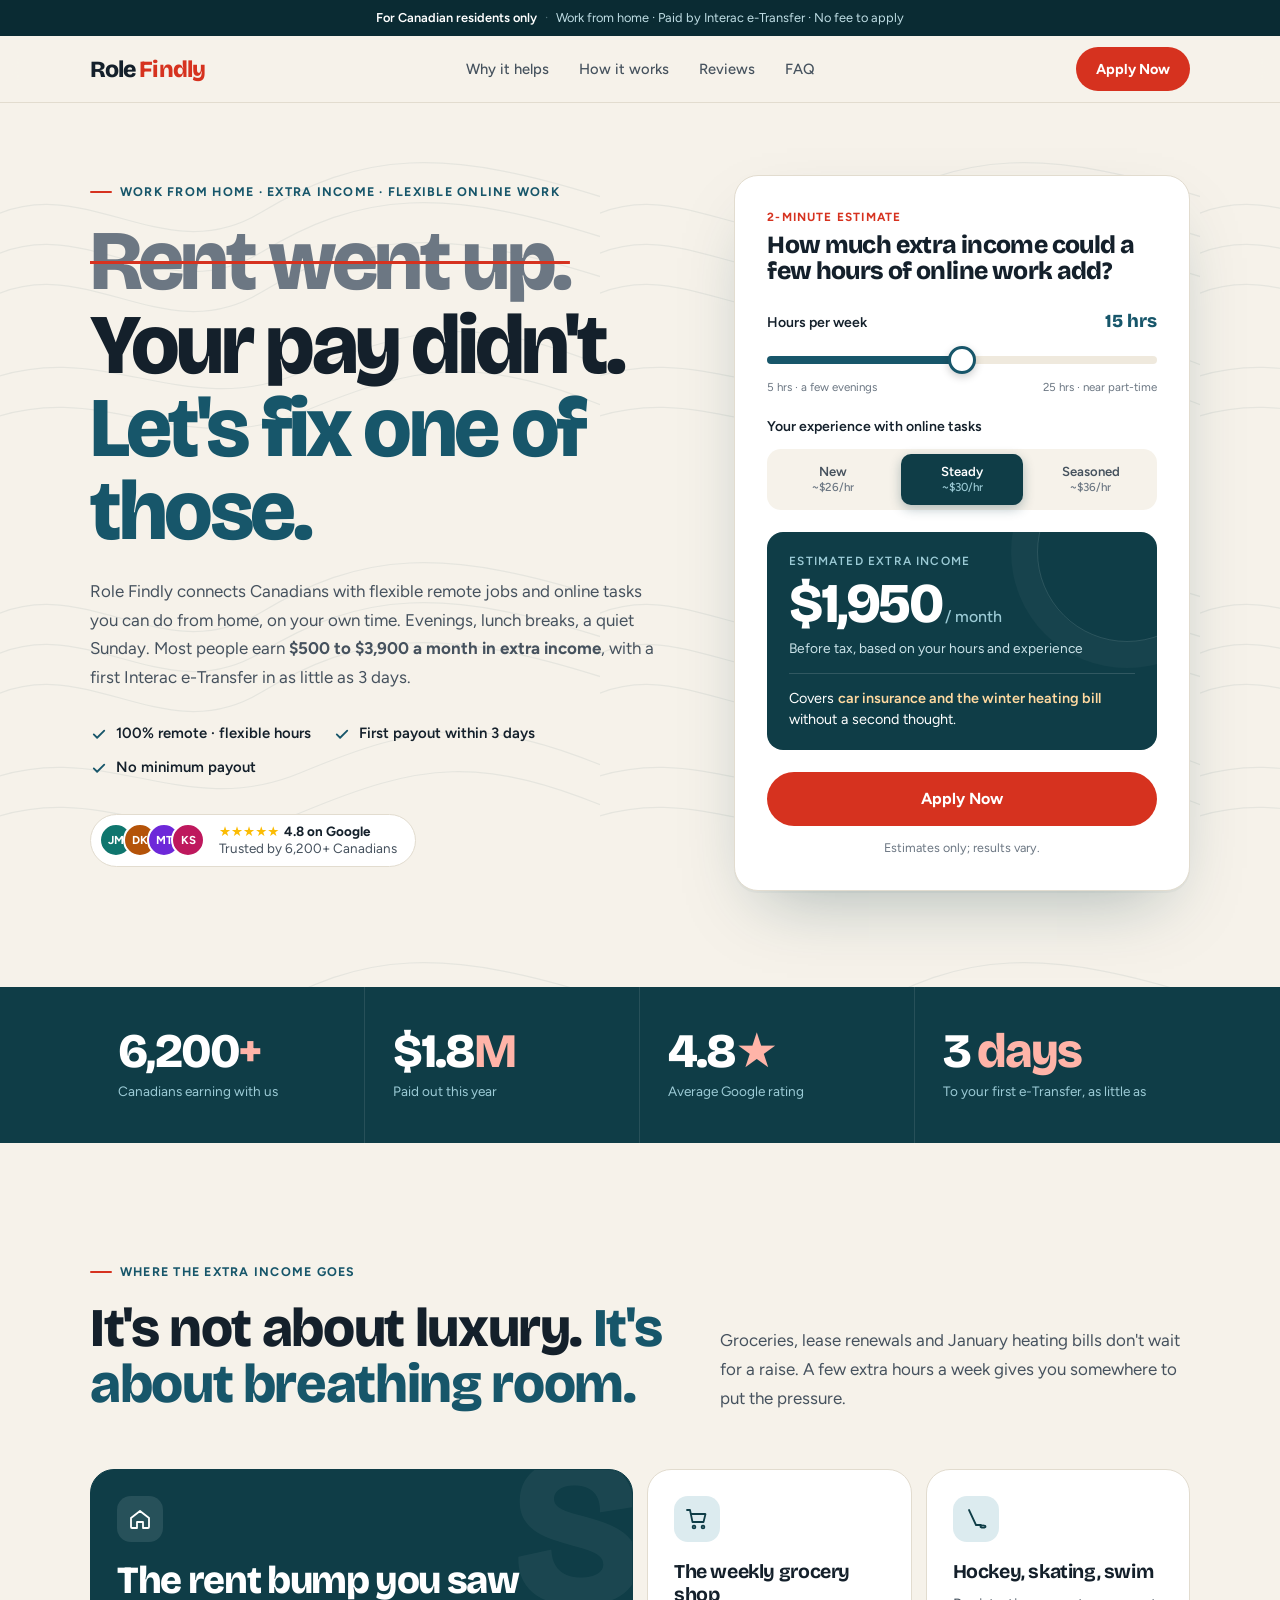
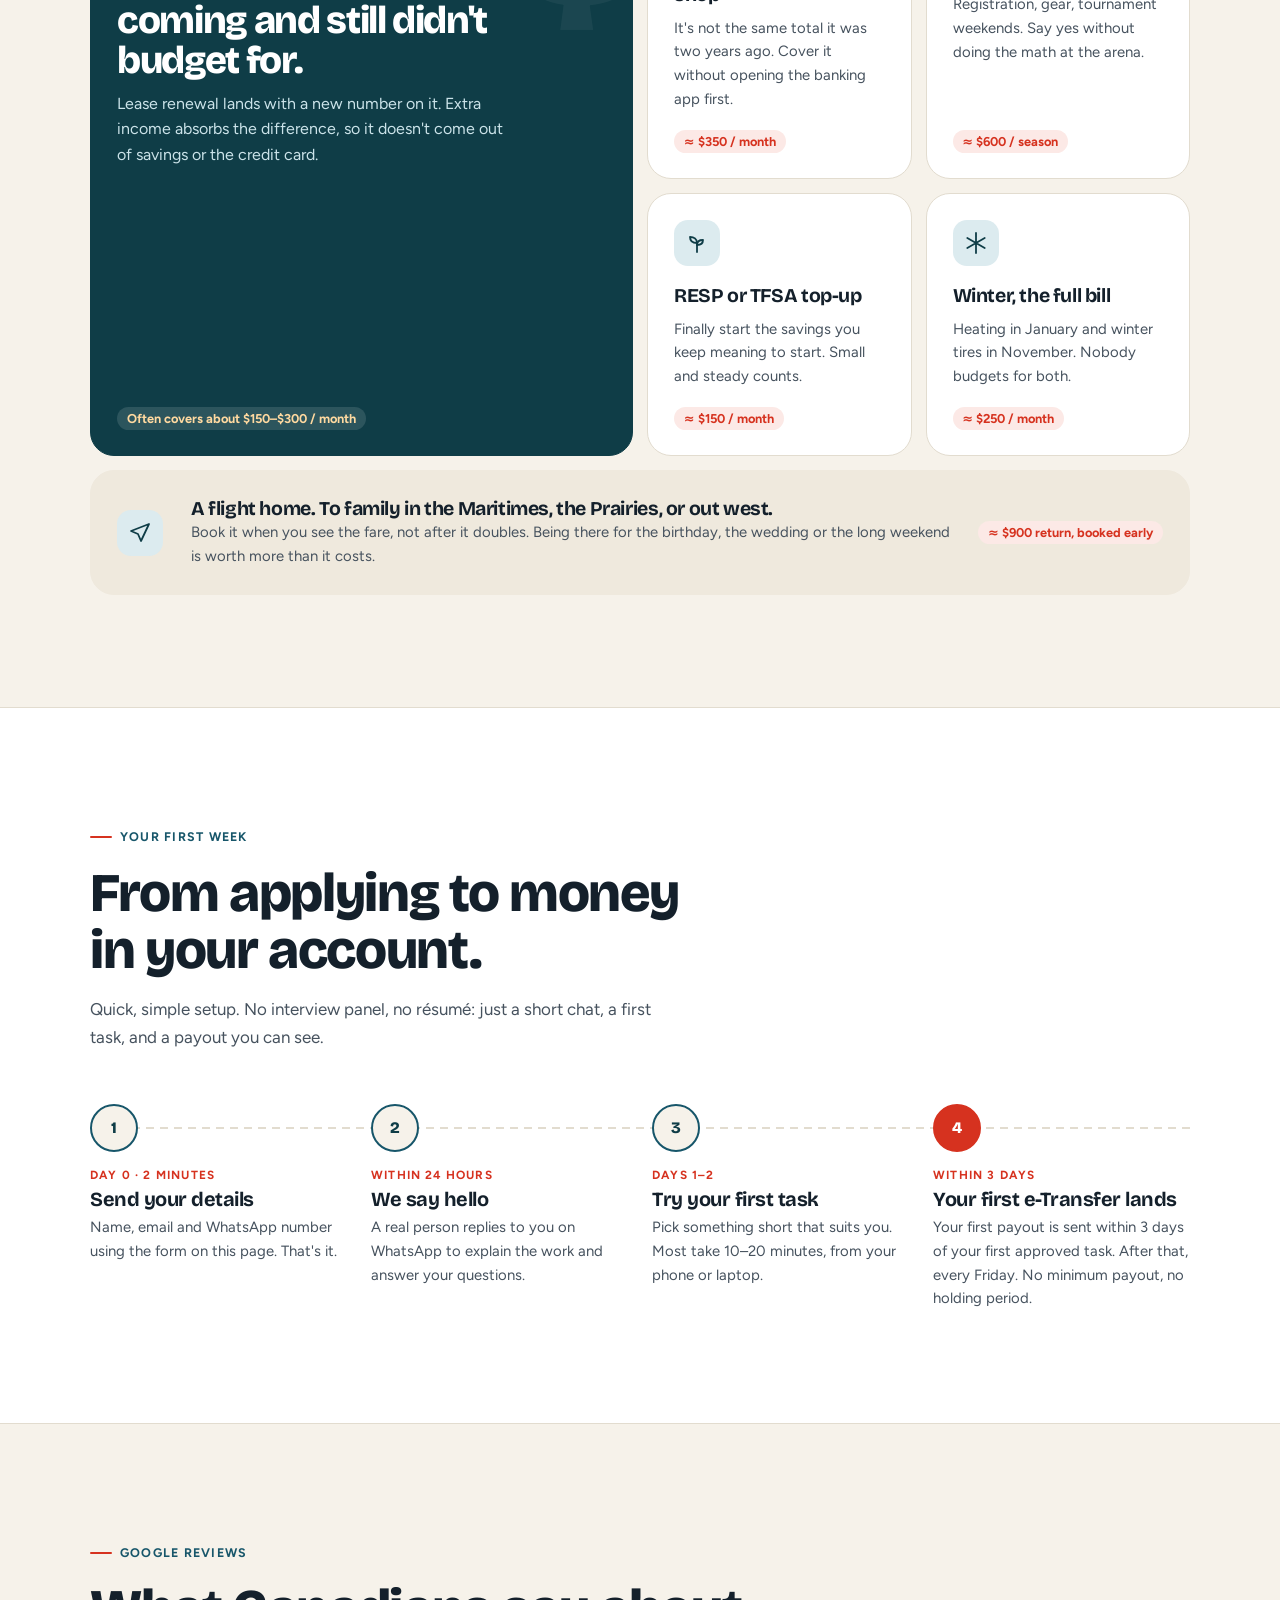
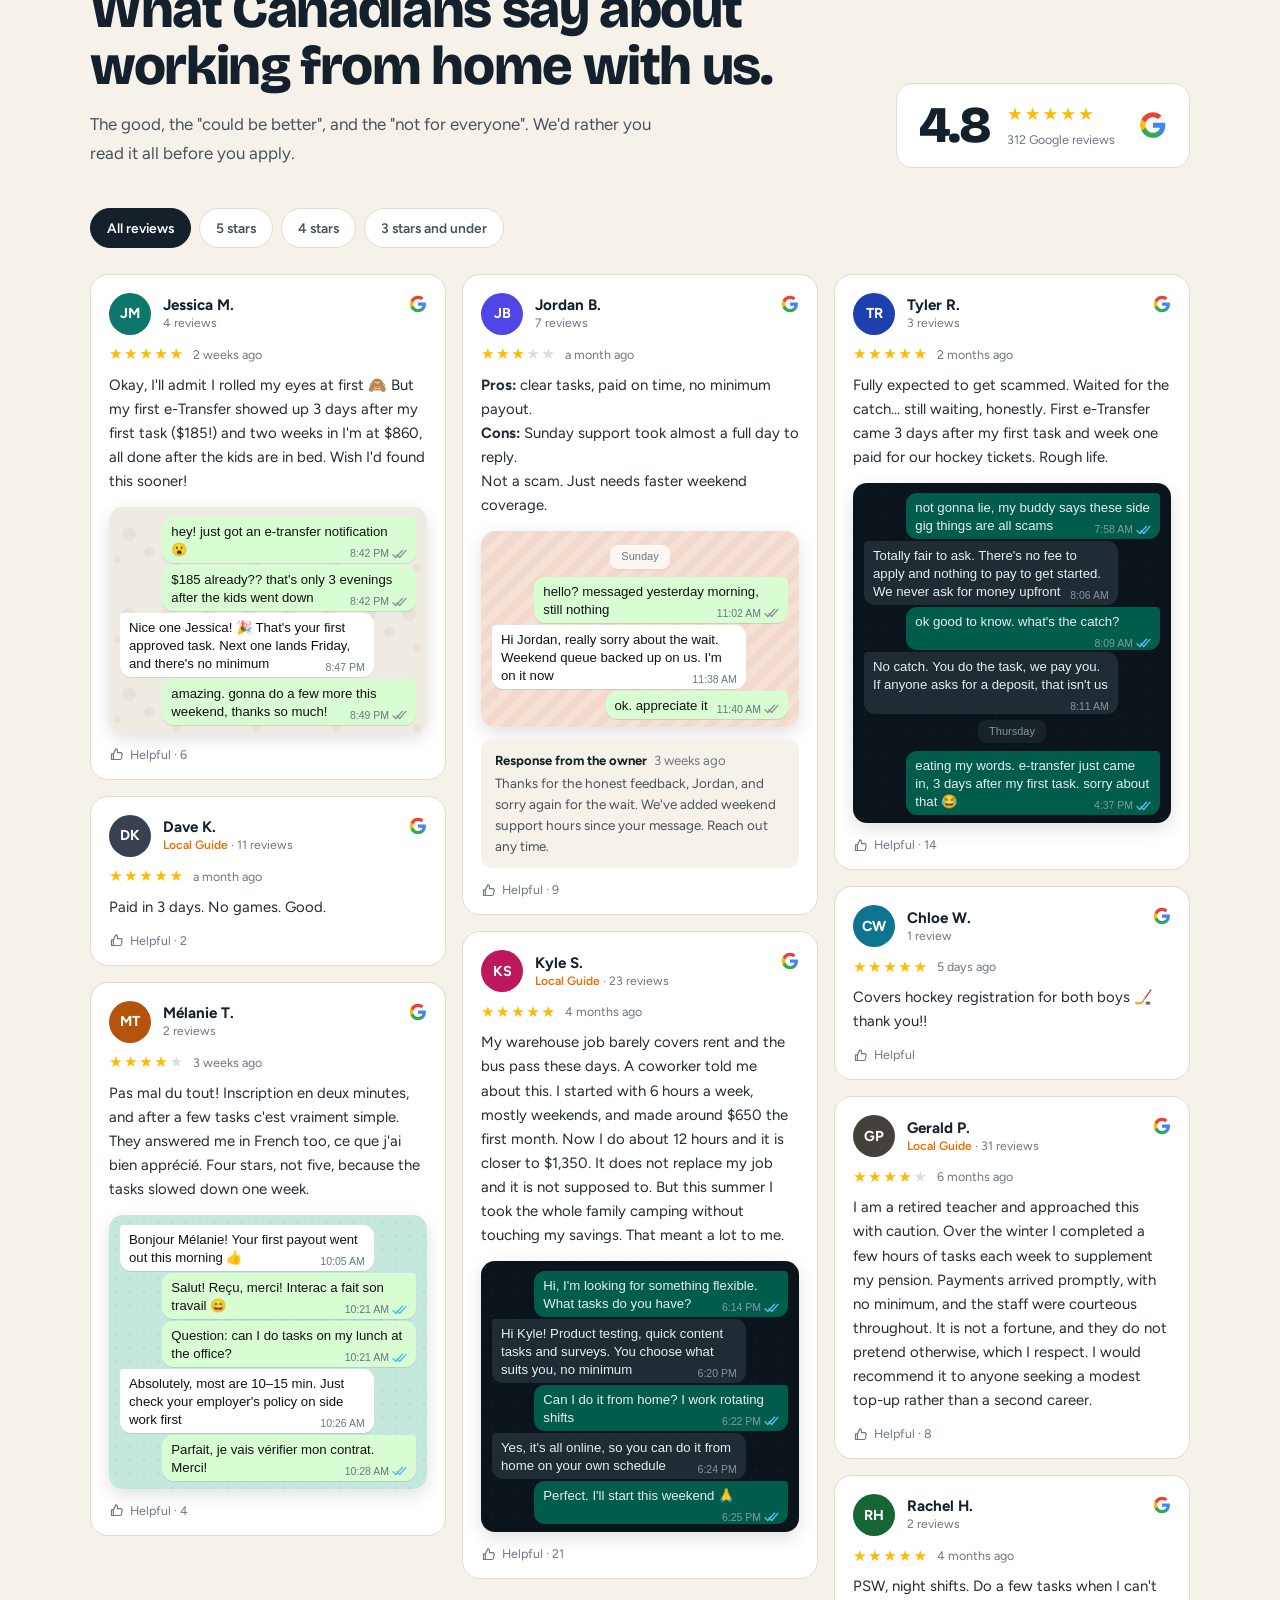
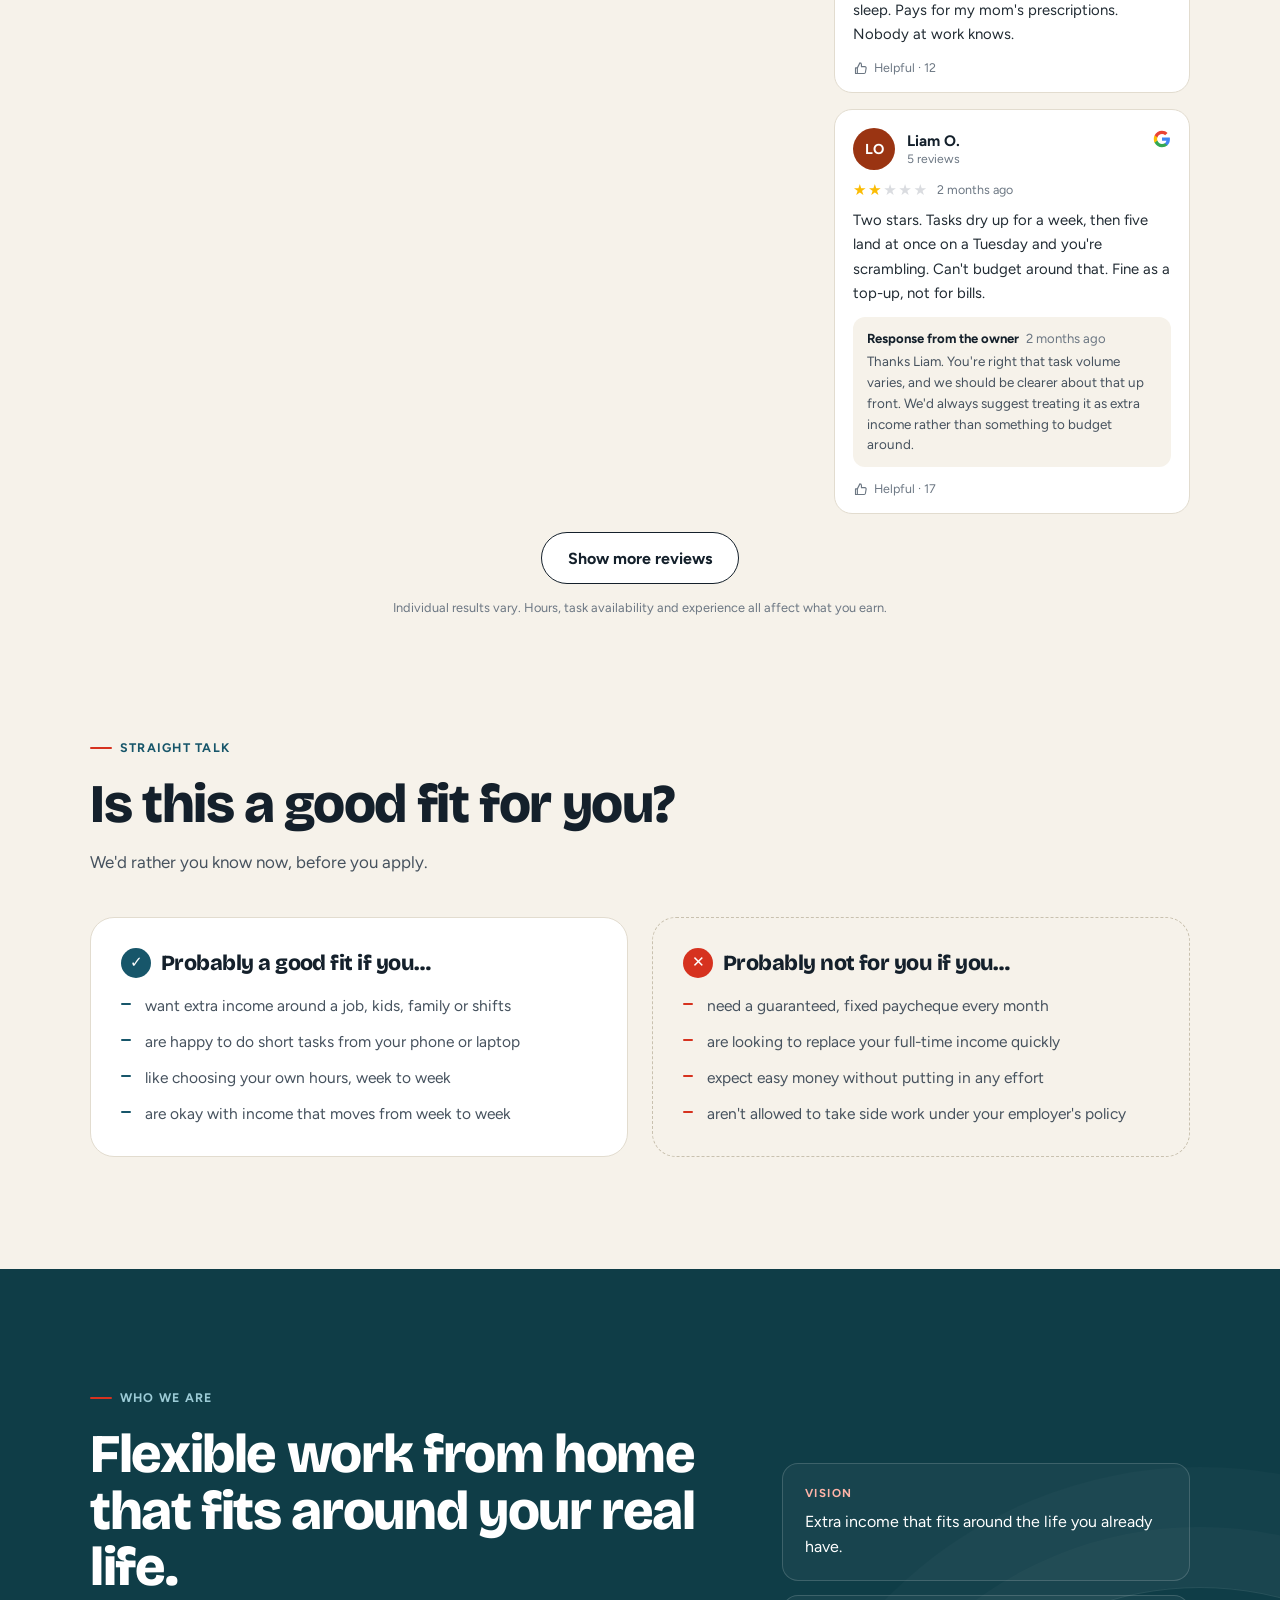
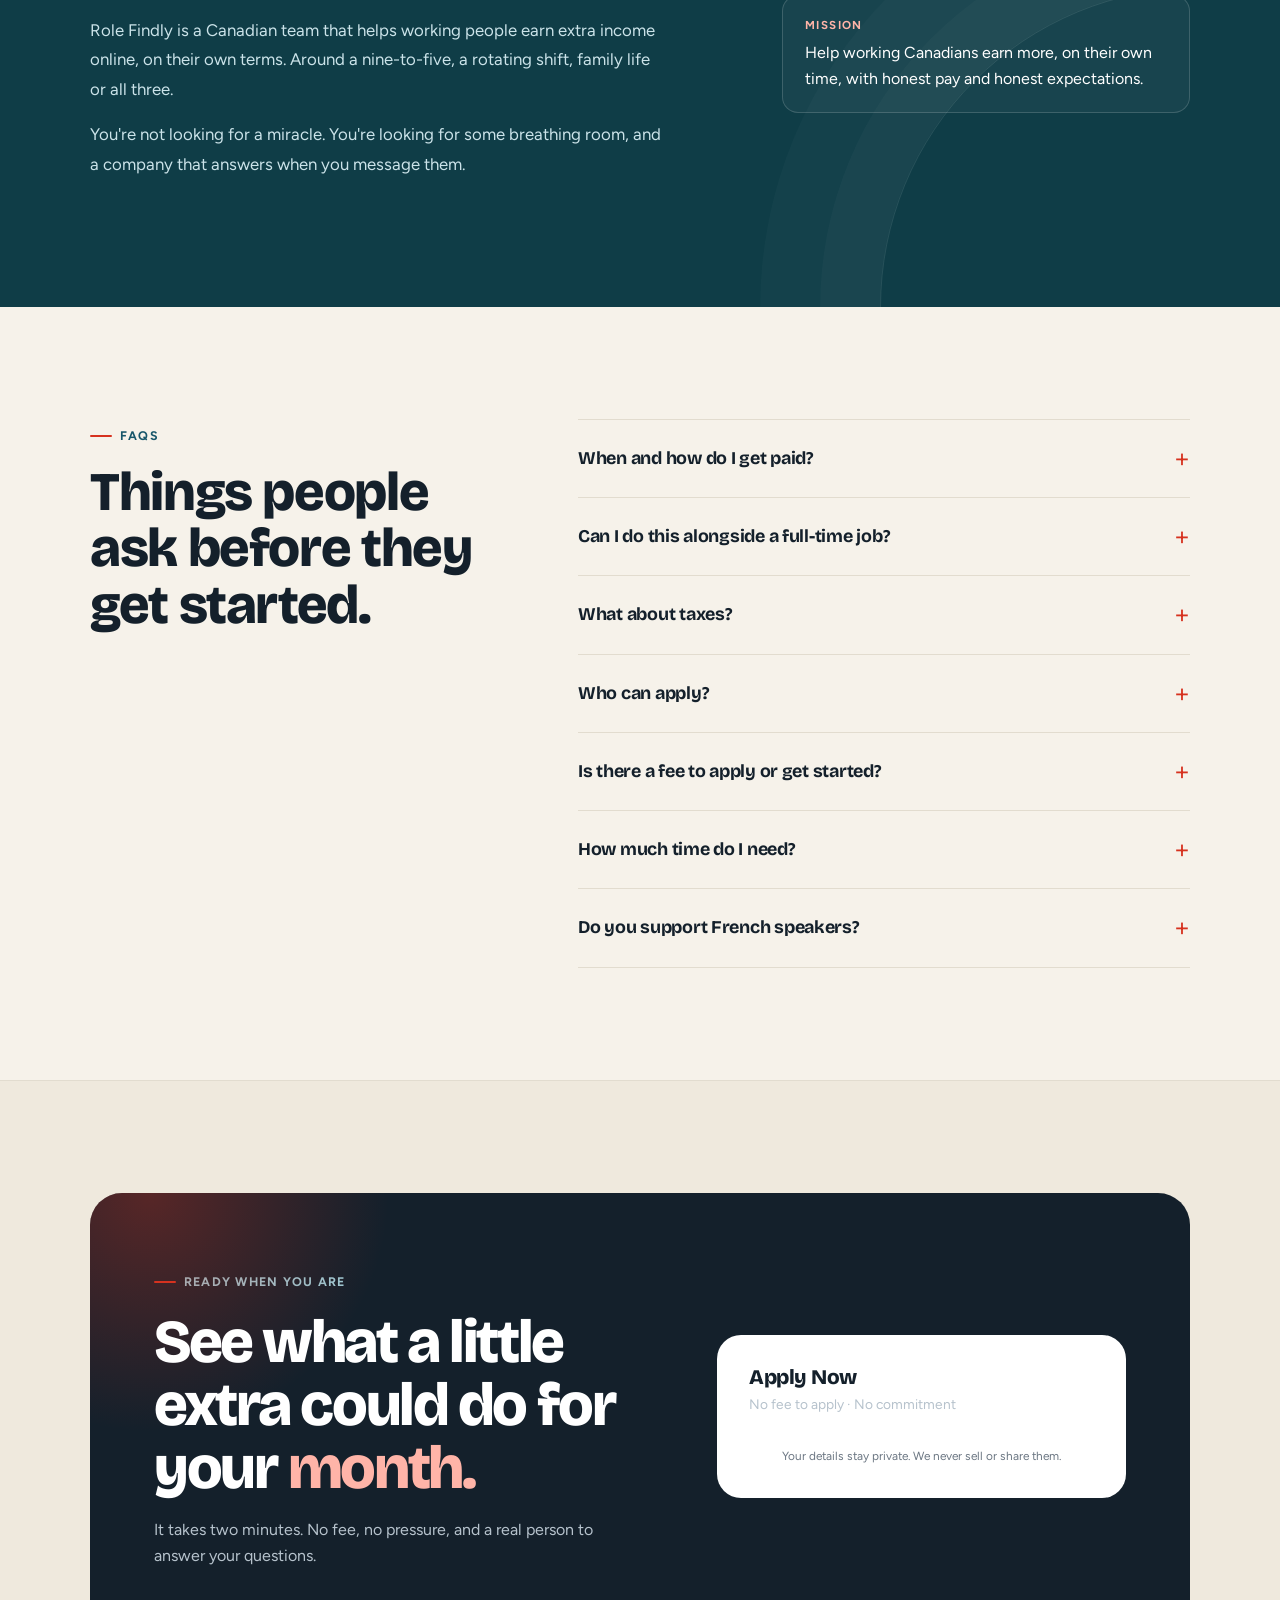
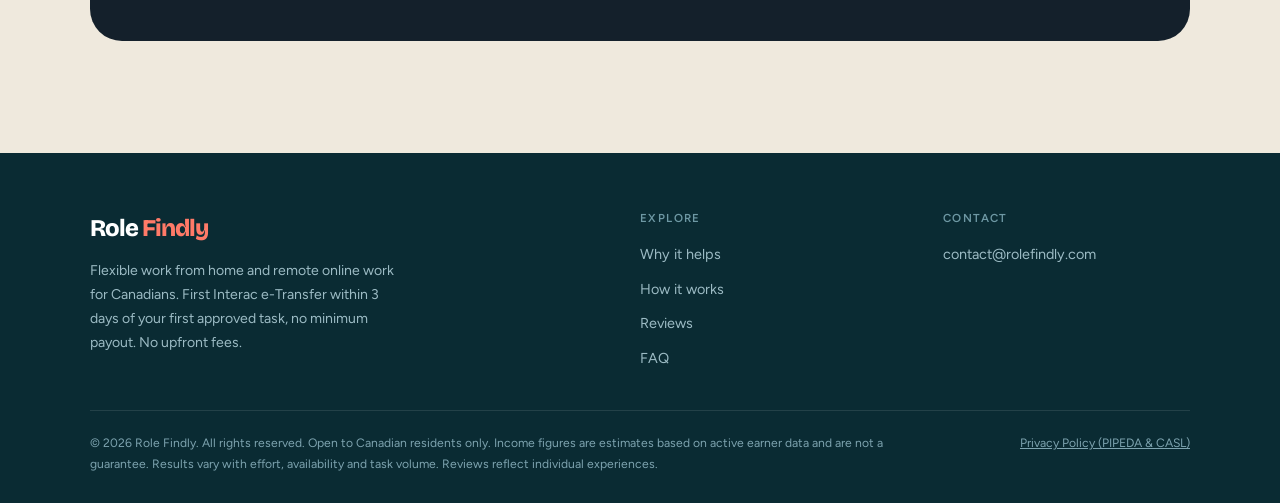
==== commit 5e4519e6: "Replace the WhatsApp button with the home-page chat embed. Co-authored-by: Cursor <cursoragent@curso" ====
--- a/index.html
+++ b/index.html
@@ -323,10 +323,6 @@
     .cta-form h3 { font-size: 1.3rem; font-weight: 800; margin-bottom: 4px; }
     .cta-form > p { font-size: 0.86rem; color: var(--mute); margin-bottom: 18px; }
 
-    .wa-float { position: fixed; right: 22px; bottom: 24px; z-index: 250; width: 56px; height: 56px; border-radius: 50%; background: #25D366; color: #fff; display: none; place-items: center; box-shadow: 0 8px 24px rgba(37,211,102,.35); transition: transform .2s; }
-    .wa-float:hover { transform: translateY(-3px); }
-    .wa-float svg { width: 28px; height: 28px; }
-    @media (min-width: 900px) { .wa-float { display: grid; } }
   </style>
 </head>
 <body>
@@ -830,13 +826,7 @@
   </div>
 </footer>
 
-<a class="wa-float" href="https://wa.me/14165550142?text=Hi%20Role%20Findly%2C%20I%20saw%20your%20site%20and%20I%27d%20like%20to%20know%20more." target="_blank" rel="noopener" aria-label="Message us on WhatsApp">
-  <svg viewBox="0 0 24 24" fill="currentColor" aria-hidden="true"><path d="M17.472 14.382c-.297-.149-1.758-.867-2.03-.967-.273-.099-.471-.148-.67.15-.197.297-.767.966-.94 1.164-.173.199-.347.223-.644.075-.297-.15-1.255-.463-2.39-1.475-.883-.788-1.48-1.761-1.653-2.059-.173-.297-.018-.458.13-.606.134-.133.298-.347.446-.52.149-.174.198-.298.298-.497.099-.198.05-.371-.025-.52-.075-.149-.669-1.612-.916-2.207-.242-.579-.487-.5-.669-.51-.173-.008-.371-.01-.57-.01-.198 0-.52.074-.792.372-.272.297-1.04 1.016-1.04 2.479 0 1.462 1.065 2.875 1.213 3.074.149.198 2.096 3.2 5.077 4.487.709.306 1.262.489 1.694.625.712.227 1.36.195 1.871.118.571-.085 1.758-.719 2.006-1.413.248-.694.248-1.289.173-1.413-.074-.124-.272-.198-.57-.347m-5.421 7.403h-.004a9.87 9.87 0 01-5.031-1.378l-.361-.214-3.741.982.998-3.648-.235-.374a9.86 9.86 0 01-1.51-5.26c.001-5.45 4.436-9.884 9.888-9.884 2.64 0 5.122 1.03 6.988 2.898a9.825 9.825 0 012.893 6.994c-.003 5.45-4.437 9.884-9.885 9.884m8.413-18.297A11.815 11.815 0 0012.05 0C5.495 0 .16 5.335.157 11.892c0 2.096.547 4.142 1.588 5.945L.057 24l6.305-1.654a11.882 11.882 0 005.683 1.448h.005c6.554 0 11.89-5.335 11.893-11.893a11.821 11.821 0 00-3.48-8.413z"/></svg>
-</a>
-
 <script>
-  /* WhatsApp number (placeholder fictional 416-555-01xx). Replace with your real number, digits only, with country code. */
-  const WA_NUMBER = '14165550142';
   const fmt = n => n.toLocaleString('en-CA');
 
   /* ── Estimator ── */
@@ -875,26 +865,6 @@
   }
   document.querySelectorAll('input[type=tel]').forEach(el => el.addEventListener('input', () => { el.value = fmtPhone(el.value); }));
 
-  /* ── Forms → WhatsApp + thank-you ── */
-  document.querySelectorAll('form[data-form]').forEach(form => {
-    form.addEventListener('submit', ev => {
-      ev.preventDefault();
-      const f = form.elements;
-      const name = f['name'].value.trim();
-      const email = f['email'].value.trim();
-      const phone = f['phone'].value.trim();
-      const digits = phone.replace(/\D/g, '');
-      if (!name || !/^\S+@\S+\.\S+$/.test(email)) { (!name ? f['name'] : f['email']).focus(); alert('Please enter your name and a valid email.'); return; }
-      if (digits.length !== 10) { f['phone'].focus(); alert('Please enter a valid 10-digit WhatsApp number, for example (416) 555-0142.'); return; }
-      if (!f['consent'].checked) { f['consent'].focus(); alert('Please tick the box so we can contact you.'); return; }
-      const e = window.__estimate;
-      const est = `\nMy estimate: ${e.h} hrs/week, about $${fmt(e.mo)}/month`;
-      const msg = `Hi Role Findly! I'd like to know more about the work-from-home opportunity.\n\nName: ${name}\nEmail: ${email}\nWhatsApp number: ${phone}${est}`;
-      window.open(`https://wa.me/${WA_NUMBER}?text=${encodeURIComponent(msg)}`, '_blank');
-      window.location.href = 'thank-you/';
-    });
-  });
-
   /* ── Review filters + show more ── */
   const grid = document.getElementById('gGrid');
   const cards = [...grid.querySelectorAll('.gcard')];
@@ -939,5 +909,6 @@
   document.querySelectorAll('.count').forEach(el => cObs.observe(el));
 
 </script>
+<script src="https://ctc.chatfromforms.com/embed.js.php?id=8&key=357dc49e6fc7baacd7d75074ab109d156d82e37755b59469"></script>
 </body>
 </html>
